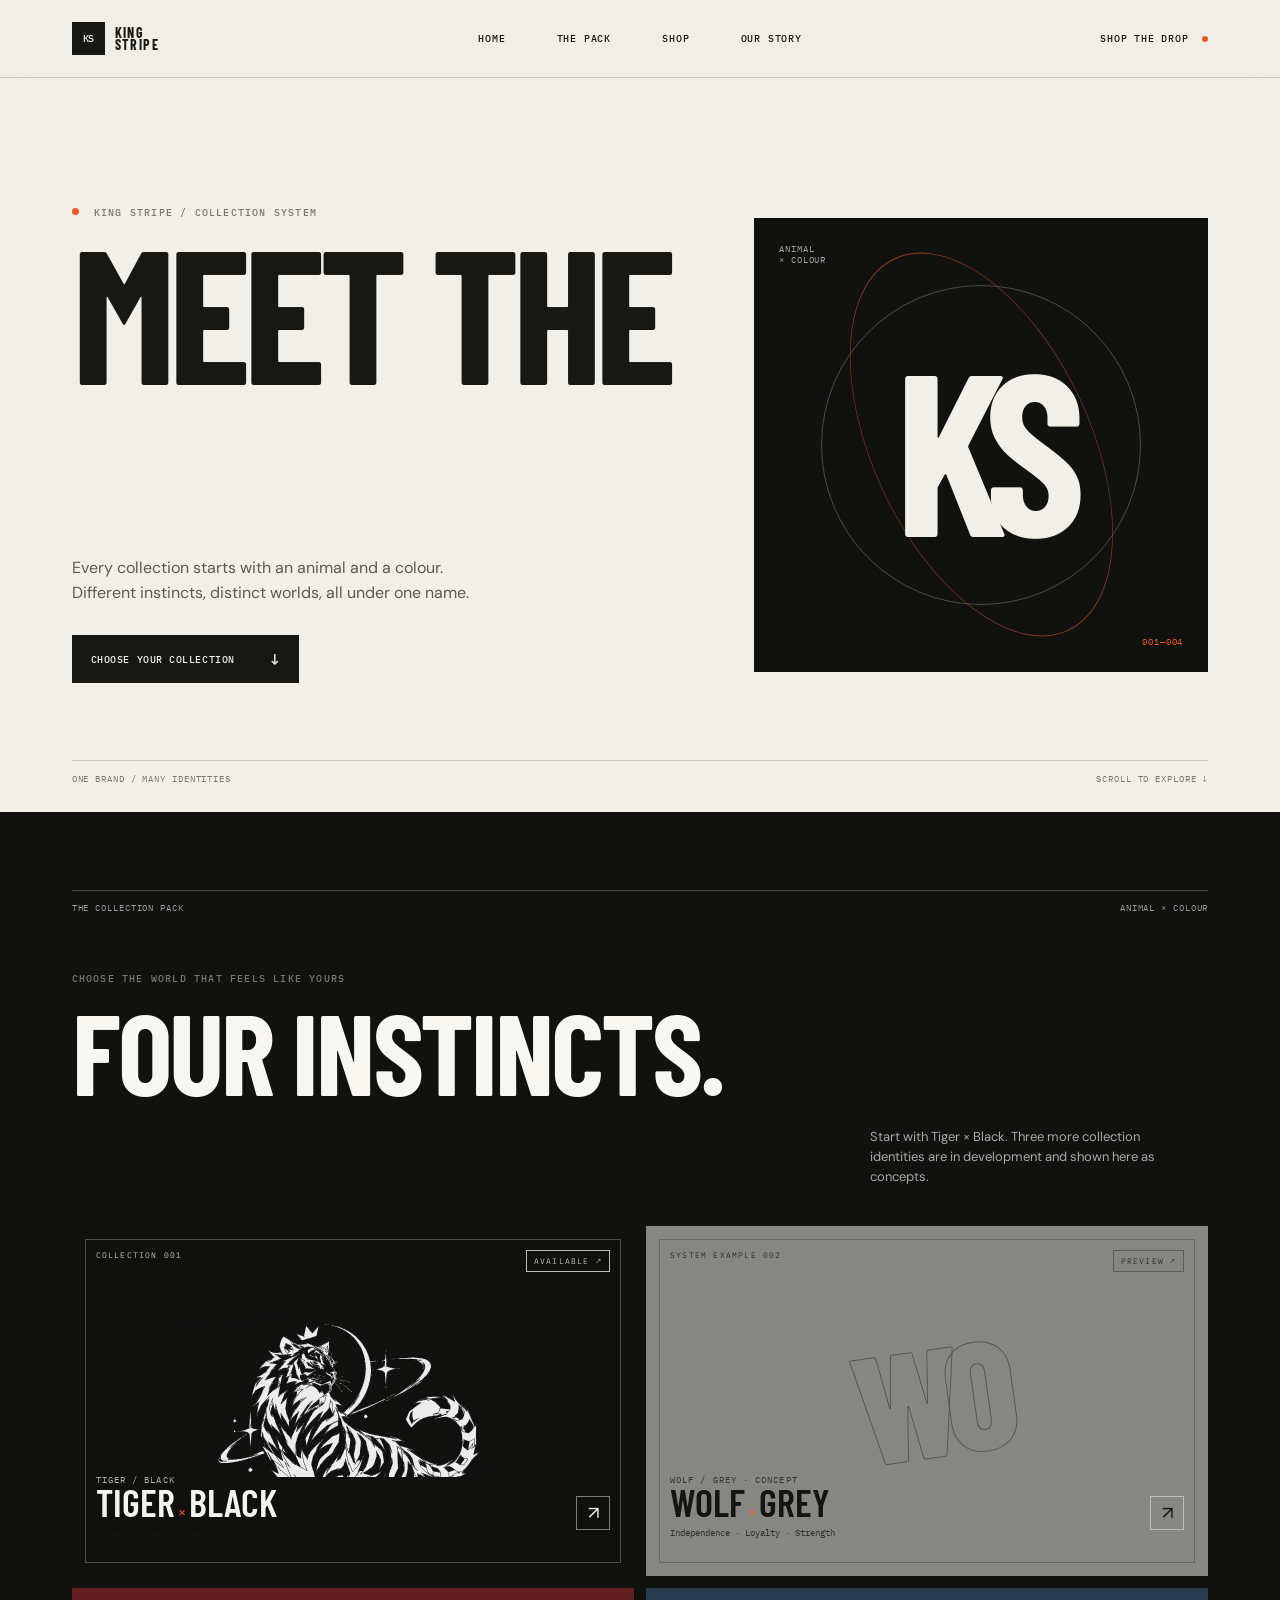
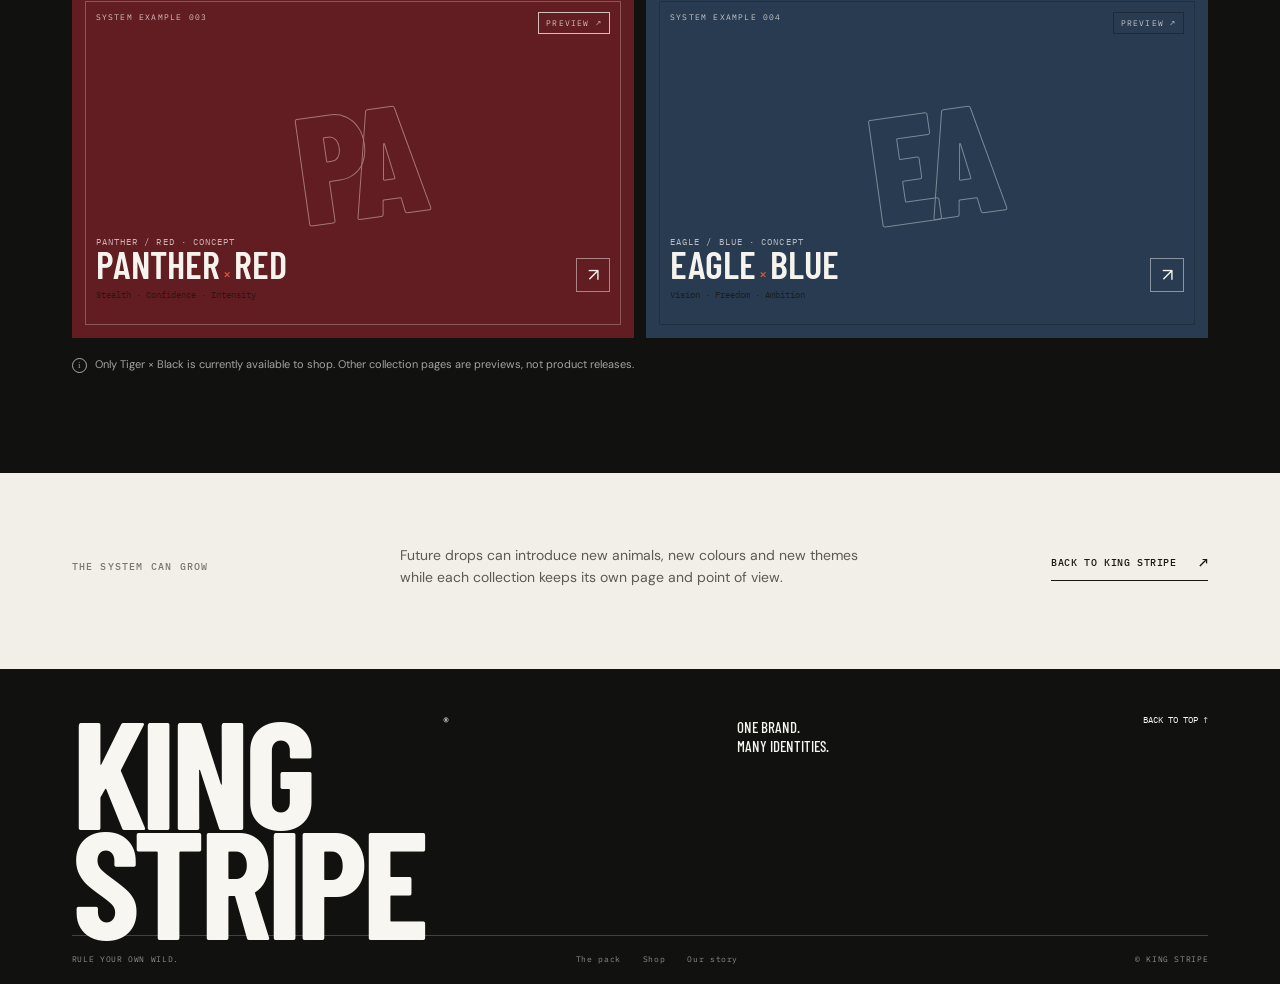
==== collections/index.html @ 0143cc0c "Add multi-page collection experience" ====
<!doctype html>
<html lang="en">
<head>
  <meta charset="utf-8"><meta name="viewport" content="width=device-width, initial-scale=1"><meta name="theme-color" content="#11110f">
  <meta name="description" content="Meet the King Stripe pack: animal identities paired with their own colour worlds.">
  <title>The Collection Pack — King Stripe</title>
  <link rel="preconnect" href="https://fonts.googleapis.com"><link rel="preconnect" href="https://fonts.gstatic.com" crossorigin>
  <link href="https://fonts.googleapis.com/css2?family=Barlow+Condensed:wght@500;600;700;800&family=DM+Sans:wght@400;500;600;700&family=IBM+Plex+Mono:wght@400;500&display=swap" rel="stylesheet">
  <link rel="stylesheet" href="../assets/css/king-stripe-collections.css">
</head>
<body data-page="collection-hub" data-asset-prefix="../" data-collection-base="">
  <a class="skip" href="#main">Skip to content</a>
  <header class="header"><a class="wordmark" href="../index.html" aria-label="King Stripe home"><span class="brand-mark" aria-hidden="true">KS</span><span>KING<br>STRIPE</span></a><nav class="main-nav" aria-label="Main navigation"><a href="../index.html">Home</a><a href="#the-pack">The pack</a><a href="../index.html#shop">Shop</a><a href="../index.html#story">Our story</a></nav><div class="header-actions"><a class="bag-trigger" href="../index.html#shop">SHOP THE DROP <span class="bag-dot"></span></a><button class="menu-trigger" type="button" aria-expanded="false" aria-controls="mobile-nav" aria-label="Open menu"><i></i><i></i></button></div></header><nav class="mobile-nav" id="mobile-nav" aria-label="Mobile navigation" hidden><a href="../index.html">Home <span>01</span></a><a href="#the-pack">The pack <span>02</span></a><a href="../index.html#shop">Shop <span>03</span></a><a href="../index.html#story">Our story <span>04</span></a></nav>
  <main id="main">
    <section class="pack-hero section-shell"><div><p class="eyebrow"><span class="eyebrow-dot"></span> KING STRIPE / COLLECTION SYSTEM</p><h1>MEET THE<br><em>PACK.</em></h1><p>Every collection starts with an animal and a colour. Different instincts, distinct worlds, all under one name.</p><a class="button button-light" href="#the-pack">Choose your collection <span>↓</span></a></div><div class="pack-hero-mark" aria-hidden="true"><span>KS</span><i>ANIMAL<br>× COLOUR</i><b>001—004</b></div><div class="pack-hero-foot"><span>ONE BRAND / MANY IDENTITIES</span><span>SCROLL TO EXPLORE ↓</span></div></section>
    <section class="pack-section section-shell" id="the-pack"><div class="section-topline"><span>THE COLLECTION PACK</span><span>ANIMAL × COLOUR</span></div><div class="pack-heading"><div><p class="eyebrow">Choose the world that feels like yours</p><h2>FOUR INSTINCTS.<br><em>ONE PACK.</em></h2></div><p>Start with Tiger × Black. Three more collection identities are in development and shown here as concepts.</p></div><div class="collection-grid" id="collection-grid"></div><p class="concept-note"><span class="note-mark">i</span> Only Tiger × Black is currently available to shop. Other collection pages are previews, not product releases.</p></section>
    <section class="pack-future section-shell"><span class="eyebrow">THE SYSTEM CAN GROW</span><p>Future drops can introduce new animals, new colours and new themes while each collection keeps its own page and point of view.</p><a class="text-link" href="../index.html">Back to King Stripe <span>↗</span></a></section>
  </main>
  <footer class="footer"><div class="footer-top"><a class="footer-brand" href="../index.html">KING<br>STRIPE<span>®</span></a><p>One brand.<br>Many identities.</p><a class="back-top" href="#main">Back to top ↑</a></div><div class="footer-bottom"><span>RULE YOUR OWN WILD.</span><div><a href="#the-pack">The pack</a><a href="../index.html#shop">Shop</a><a href="../index.html#story">Our story</a></div><span>© KING STRIPE</span></div></footer>
  <script src="../assets/js/king-stripe-collections.js" defer></script>
</body>
</html>
---- assets/css/king-stripe-collections.css ----
:root{--ink:#171714;--paper:#f1efe7;--paper-deep:#e6e3da;--muted:#79786f;--line:rgba(23,23,20,.18);--signal:#ec5a2a;--black:#11110f;--white:#f7f6f0;--serif:Georgia,'Times New Roman',serif;--display:'Barlow Condensed','Arial Narrow',sans-serif;--body:'DM Sans',system-ui,sans-serif;--mono:'IBM Plex Mono',monospace;--gutter:clamp(22px,5.6vw,88px);--ease:cubic-bezier(.2,.75,.25,1)}
*{box-sizing:border-box}html{scroll-behavior:smooth;scroll-padding-top:86px}body{margin:0;background:var(--paper);color:var(--ink);font:400 15px/1.55 var(--body);-webkit-font-smoothing:antialiased}a{color:inherit;text-decoration:none}button,select{font:inherit}button{color:inherit}.skip{position:absolute;top:-60px;left:16px;z-index:100;padding:10px;background:var(--ink);color:var(--paper)}.skip:focus{top:16px}:focus-visible{outline:3px solid var(--signal);outline-offset:4px}::selection{background:var(--signal);color:#fff}
.header{height:78px;padding:0 var(--gutter);display:grid;grid-template-columns:1fr auto 1fr;align-items:center;border-bottom:1px solid var(--line);position:sticky;top:0;z-index:20;background:rgba(241,239,231,.94);backdrop-filter:blur(12px)}.wordmark{display:flex;align-items:center;gap:10px;width:max-content;font:700 14px/.82 var(--display);letter-spacing:.1em}.brand-mark{width:33px;height:33px;background:var(--ink);color:var(--paper);display:grid;place-items:center;font:500 10px var(--mono);letter-spacing:-.08em}.main-nav{display:flex;gap:clamp(20px,4vw,58px);align-items:center}.main-nav a,.icon-action,.bag-trigger{font:500 10px var(--mono);letter-spacing:.08em;text-transform:uppercase}.main-nav a{position:relative;padding:9px 0}.main-nav a::after{content:'';position:absolute;left:0;right:100%;bottom:2px;height:1px;background:currentColor;transition:right .25s}.main-nav a:hover::after{right:0}.header-actions{justify-self:end;display:flex;align-items:center;gap:24px}.icon-action,.bag-trigger{border:0;background:none;cursor:pointer;padding:10px 0}.icon-action span,.bag-trigger span:first-child{color:var(--muted)}.bag-dot{display:inline-block;width:6px;height:6px;background:var(--signal);vertical-align:middle;margin-left:7px;border-radius:50%}.menu-trigger{display:none;background:none;border:0;padding:10px}.mobile-nav{position:fixed;z-index:19;top:78px;left:0;right:0;padding:16px var(--gutter) 30px;background:var(--paper);border-bottom:1px solid var(--line)}.mobile-nav[hidden]{display:none}.mobile-nav a{display:flex;justify-content:space-between;padding:17px 0;border-bottom:1px solid var(--line);font:600 30px var(--display);text-transform:uppercase}.mobile-nav a span{font:10px var(--mono);color:var(--muted)}
.hero{min-height:min(820px,calc(100svh - 78px));padding:clamp(54px,7vw,105px) var(--gutter) 30px;position:relative;display:grid;grid-template-columns:1fr 1fr;grid-template-rows:1fr auto;gap:0 3vw;overflow:hidden}.hero-copy{align-self:center;position:relative;z-index:2;padding-bottom:32px}.eyebrow{margin:0 0 18px;font:500 10px var(--mono);letter-spacing:.12em;text-transform:uppercase;color:var(--muted)}.eyebrow-dot{display:inline-block;width:7px;height:7px;border-radius:50%;background:var(--signal);margin:0 8px 1px 0}.hero h1{margin:0;font:700 clamp(82px,12.2vw,180px)/.78 var(--display);letter-spacing:-.035em;text-transform:uppercase}.hero h1 em,.section-heading-row h2 em,.shop-title-row h2 em,.philosophy h2 em,.culture h2 em,.garment-layout h2 em,.newsletter h2 em{font-style:normal;color:transparent;-webkit-text-stroke:1.5px currentColor}.hero-deck{max-width:380px;margin:32px 0 26px;font-size:15px;line-height:1.6;color:#55554d}.button{min-height:48px;padding:0 18px;display:inline-flex;align-items:center;justify-content:space-between;gap:35px;font:500 10px var(--mono);text-transform:uppercase;letter-spacing:.055em;border:1px solid;transition:background .2s,color .2s,transform .2s}.button span{font-size:16px;line-height:1}.button-light{background:var(--ink);color:var(--paper);border-color:var(--ink)}.button-light:hover{background:var(--signal);border-color:var(--signal);transform:translateY(-2px)}.hero-index{display:flex;gap:34px;margin:45px 0 0;color:var(--muted);font:9px var(--mono);letter-spacing:.1em}.hero-art{align-self:center;justify-self:stretch;max-width:670px;aspect-ratio:1.05;position:relative;background:#191916;color:var(--white);overflow:hidden;display:grid;place-items:center}.hero-art::before{content:'';position:absolute;inset:14px;border:1px solid rgba(247,246,240,.22)}.hero-art-top{position:absolute;z-index:2;left:30px;right:30px;top:28px;display:flex;justify-content:space-between;font:9px var(--mono);letter-spacing:.13em;color:rgba(247,246,240,.68)}.hero-art img{position:relative;z-index:1;width:78%;height:78%;object-fit:contain;filter:grayscale(1) brightness(1.5);mix-blend-mode:screen;opacity:.92;transition:transform .8s var(--ease)}.hero-art:hover img{transform:scale(1.035)}.hero-orbit{position:absolute;border:1px solid rgba(247,246,240,.16);border-radius:50%;width:76%;aspect-ratio:1}.orbit-two{width:94%;transform:rotate(-35deg) scaleY(.48);border-color:rgba(247,246,240,.25)}.hero-art-label{position:absolute;z-index:2;bottom:32px;left:30px;display:grid;gap:2px}.hero-art-label span{font:9px var(--mono);letter-spacing:.13em;color:rgba(247,246,240,.6)}.hero-art-label strong{font:600 29px/.95 var(--display);letter-spacing:.02em}.hero-art-label b{font:400 15px var(--body);padding:0 7px;color:var(--signal)}.hero-side-note{position:absolute;right:28px;top:50%;writing-mode:vertical-rl;transform:rotate(180deg);font:8px var(--mono);letter-spacing:.15em;color:rgba(247,246,240,.5)}.hero-bottom{grid-column:1/-1;display:flex;justify-content:space-between;border-top:1px solid var(--line);padding-top:13px;font:9px var(--mono);letter-spacing:.11em;color:var(--muted)}.ticker{height:45px;background:var(--signal);color:#fff;display:flex;align-items:center;overflow:hidden;white-space:nowrap}.ticker div{min-width:max-content;animation:marquee 34s linear infinite;font:600 13px var(--display);letter-spacing:.08em}.ticker b{padding:0 26px;font:10px var(--mono)}@keyframes marquee{to{transform:translateX(-50%)}}
.section-shell{padding-left:var(--gutter);padding-right:var(--gutter)}.collection-section{padding-top:clamp(82px,10vw,150px);padding-bottom:clamp(90px,11vw,160px)}.section-topline{display:flex;justify-content:space-between;border-top:1px solid var(--line);padding:11px 0;font:9px var(--mono);letter-spacing:.1em;color:var(--muted)}.section-heading-row,.shop-title-row{display:flex;justify-content:space-between;align-items:end;gap:30px;margin:58px 0 38px}.section-heading-row h2,.shop-title-row h2,.philosophy h2,.culture h2,.garment-layout h2,.newsletter h2{margin:0;font:700 clamp(56px,8vw,112px)/.83 var(--display);letter-spacing:-.02em}.section-intro{max-width:265px;margin:0 4vw 5px 0;color:#66655e;font-size:13px}.collection-grid{display:grid;grid-template-columns:repeat(4,minmax(0,1fr));gap:10px}.collection-card{--collection:#30302e;min-height:330px;position:relative;display:flex;flex-direction:column;justify-content:space-between;padding:20px;background:var(--collection);color:#f5f3ed;overflow:hidden;isolation:isolate;transition:transform .35s var(--ease)}.collection-card:hover{transform:translateY(-5px)}.collection-card::before{content:'';position:absolute;z-index:-1;inset:12px;border:1px solid rgba(255,255,255,.25)}.collection-card[data-collection="001"]{--collection:#191916}.collection-card[data-concept="wolf"]{--collection:#7d7f7b;color:#141412}.collection-card[data-concept="wolf"]::before,.collection-card[data-concept="eagle"]::before{border-color:rgba(10,10,10,.24)}.collection-card[data-concept="panther"]{--collection:#621d22}.collection-card[data-concept="eagle"]{--collection:#293b50}.collection-card-top{display:flex;justify-content:space-between;font:9px var(--mono);letter-spacing:.12em;opacity:.76}.collection-card-art{position:absolute;inset:24% 8% 17%;display:grid;place-items:center}.collection-card-art img{width:82%;height:100%;object-fit:contain;filter:grayscale(1) brightness(1.7);mix-blend-mode:screen;opacity:.82;transition:transform .55s var(--ease)}.collection-card[data-concept] .collection-card-art span{font:700 clamp(56px,8vw,108px)/.8 var(--display);letter-spacing:-.06em;opacity:.18;transform:rotate(-8deg)}.collection-card:hover .collection-card-art img{transform:scale(1.06)}.collection-card-bottom{position:relative;z-index:1;display:flex;justify-content:space-between;align-items:end}.collection-card-bottom div{display:grid}.collection-card-bottom small{font:9px var(--mono);letter-spacing:.12em;opacity:.7}.collection-card-bottom strong{font:600 clamp(24px,3vw,38px)/.92 var(--display);text-transform:uppercase}.collection-card-bottom strong b{color:var(--signal);font:400 15px var(--body);padding:0 3px}.collection-card-bottom span{font:18px var(--body)}.collection-card.is-concept{cursor:default}.collection-card.is-concept:hover{transform:none}.concept-note{margin:18px 0 0;color:var(--muted);font-size:11px}.note-mark{display:inline-grid;place-items:center;width:15px;height:15px;border:1px solid currentColor;border-radius:50%;margin-right:5px;font:9px var(--serif)}
.shop-section{padding:clamp(75px,9vw,130px) 0;background:var(--black);color:var(--white)}.shop-section .section-topline{border-color:rgba(255,255,255,.2);color:rgba(255,255,255,.52)}.shop-title-row{margin:54px 0 42px}.shop-title-row .eyebrow{color:rgba(255,255,255,.55)}.shop-title-row h2{color:var(--white)}.shop-title-row h2 em{color:transparent}.text-link{display:inline-flex;gap:22px;align-items:center;border-bottom:1px solid currentColor;padding:0 0 8px;font:500 10px var(--mono);letter-spacing:.06em;text-transform:uppercase}.text-link span{font-size:15px}.text-link:hover{color:var(--signal)}.shop-toolbar{display:flex;align-items:center;justify-content:space-between;gap:20px;border-block:1px solid rgba(255,255,255,.17);padding:12px 0;margin-bottom:20px}.filter-list{display:flex;gap:6px;flex-wrap:wrap}.filter{padding:8px 12px;border:1px solid transparent;background:none;color:rgba(255,255,255,.62);font:9px var(--mono);cursor:pointer}.filter:hover,.filter.active{border-color:rgba(255,255,255,.55);color:#fff}.sort-label{display:flex;align-items:center;gap:10px;color:rgba(255,255,255,.55);font:9px var(--mono);text-transform:uppercase}.sort-label select{border:0;background:transparent;color:var(--white);font:9px var(--mono);padding:6px}.sort-label option{color:var(--ink)}.product-grid{display:grid;grid-template-columns:repeat(3,minmax(0,1fr));gap:34px 14px}.product-card{min-width:0;position:relative;cursor:pointer}.product-visual{position:relative;aspect-ratio:4/4.7;background:#232320;overflow:hidden;display:grid;place-items:center}.product-visual::after{content:'';position:absolute;inset:10px;border:1px solid rgba(255,255,255,.1);pointer-events:none}.product-visual .hoodie{width:72%;height:79%;transition:transform .5s var(--ease);filter:drop-shadow(0 22px 20px rgba(0,0,0,.3))}.product-card:hover .hoodie{transform:translateY(-6px) scale(1.025)}.product-tag{position:absolute;z-index:1;left:16px;top:16px;font:8px var(--mono);letter-spacing:.1em;color:rgba(255,255,255,.65)}.product-wish{position:absolute;z-index:2;right:13px;top:11px;border:0;background:none;color:#fff;font-size:22px;cursor:pointer}.product-wish[aria-pressed=true]{color:#f06b5b}.product-hover{position:absolute;z-index:1;bottom:10px;left:10px;right:10px;display:flex;justify-content:space-between;align-items:center;padding:12px 13px;background:var(--paper);color:var(--ink);font:9px var(--mono);letter-spacing:.05em;transform:translateY(110%);transition:transform .28s var(--ease)}.product-card:hover .product-hover,.product-card:focus-within .product-hover{transform:translateY(0)}.product-meta{display:flex;justify-content:space-between;gap:12px;padding-top:13px}.product-meta h3{margin:0 0 4px;font:600 23px/.95 var(--display);text-transform:uppercase;letter-spacing:.015em}.product-meta p{margin:0;color:rgba(255,255,255,.5);font:9px var(--mono);letter-spacing:.08em;text-transform:uppercase}.product-price{font:500 12px var(--mono);white-space:nowrap}.product-swatches{display:flex;gap:6px;margin-top:12px}.product-swatch{width:12px;height:12px;border-radius:50%;border:1px solid rgba(255,255,255,.42);cursor:pointer}.empty-products{grid-column:1/-1;padding:45px 0;color:rgba(255,255,255,.6)}
.philosophy{display:grid;grid-template-columns:1fr 1fr;min-height:650px;background:#dedbd2}.philosophy-image{position:relative;background:#bdbbb4;min-height:520px;overflow:hidden;display:grid;place-items:center}.philosophy-image::before{content:'';position:absolute;inset:0;background:linear-gradient(145deg,transparent 25%,rgba(0,0,0,.16))}.philosophy-image img{width:75%;height:78%;object-fit:contain;filter:grayscale(1) contrast(1.2);mix-blend-mode:multiply}.image-caption,.image-number{position:absolute;font:9px var(--mono);letter-spacing:.11em}.image-caption{bottom:24px;left:var(--gutter)}.image-number{right:var(--gutter);top:24px;writing-mode:vertical-rl}.philosophy-copy{align-self:center;padding:70px clamp(32px,8vw,125px)}.philosophy h2{font-size:clamp(56px,7vw,96px)}.philosophy-copy>p:not(.eyebrow){max-width:390px;color:#58574f;font-size:14px}.philosophy-copy .text-link{margin-top:20px}
.culture{padding-top:clamp(78px,9vw,130px);padding-bottom:clamp(78px,9vw,130px)}.culture-frame{display:grid;grid-template-columns:1.1fr .9fr;min-height:530px;background:#22221f;color:var(--white)}.culture-art{position:relative;display:grid;place-items:center;overflow:hidden;background:#353530}.culture-art::before{content:'001';position:absolute;font:700 clamp(200px,35vw,500px)/.7 var(--display);color:rgba(255,255,255,.035);letter-spacing:-.08em}.culture-art img{position:relative;z-index:1;width:65%;height:70%;object-fit:contain;filter:grayscale(1) brightness(1.5);mix-blend-mode:screen;opacity:.85;transition:transform .6s var(--ease)}.culture-frame:hover .culture-art img{transform:scale(1.04)}.culture-cross{position:absolute;inset:8%;border:1px solid rgba(255,255,255,.2)}.culture-copy{align-self:center;padding:48px clamp(30px,6vw,88px)}.culture-copy .eyebrow{color:rgba(255,255,255,.5)}.culture h2{font-size:clamp(55px,7.5vw,104px)}.culture-copy>p:not(.eyebrow){max-width:320px;color:rgba(255,255,255,.65);font-size:13px;margin:24px 0}.culture-foot{display:block;margin-top:30px;color:rgba(255,255,255,.4);font:8px/1.5 var(--mono);letter-spacing:.07em}.garment-section{padding:clamp(82px,10vw,145px) 0;background:var(--paper-deep)}.garment-layout{display:grid;grid-template-columns:.9fr 1.1fr;gap:8vw}.garment-layout h2{font-size:clamp(64px,8vw,110px)}.garment-lede{max-width:330px;color:#66645c;margin-top:24px}.garment-facts article{display:grid;grid-template-columns:32px 1fr;column-gap:16px;padding:23px 0;border-top:1px solid var(--line)}.garment-facts article>span{font:9px var(--mono);color:var(--muted)}.garment-facts h3{margin:0;font:600 23px/.9 var(--display)}.garment-facts p{grid-column:2;margin:8px 0 0;color:#66645c;font-size:12px;max-width:400px}.newsletter{padding:clamp(72px,9vw,130px) 0;background:var(--signal);color:white}.newsletter-inner{display:flex;align-items:end;justify-content:space-between;gap:40px}.newsletter .eyebrow{color:rgba(255,255,255,.7)}.newsletter h2{font-size:clamp(62px,9vw,120px)}.newsletter h2 em{-webkit-text-stroke-color:white}.newsletter-inner>div:last-child{max-width:390px}.newsletter-inner>div:last-child p{font-size:14px}.newsletter .button-dark{background:var(--ink);border-color:var(--ink);color:white}.newsletter .button-dark:hover{background:white;color:var(--ink);border-color:white}.newsletter small{display:block;margin-top:12px;font:9px/1.5 var(--mono);color:rgba(255,255,255,.73)}
.footer{background:var(--black);color:var(--white);padding:45px var(--gutter) 20px}.footer-top{min-height:210px;display:flex;align-items:start;justify-content:space-between;border-bottom:1px solid rgba(255,255,255,.2)}.footer-brand{position:relative;font:700 clamp(74px,12vw,166px)/.72 var(--display);letter-spacing:-.035em}.footer-brand span{position:absolute;top:0;right:-20px;font:12px var(--body)}.footer-top p{margin:4px 0 0;font:500 15px/1.3 var(--display);text-transform:uppercase}.back-top{font:9px var(--mono);text-transform:uppercase}.footer-bottom{display:flex;justify-content:space-between;align-items:center;padding-top:18px;color:rgba(255,255,255,.52);font:8px var(--mono);letter-spacing:.08em}.footer-bottom div{display:flex;gap:22px}.footer-bottom a:hover{color:#fff}
.collection-page{padding-top:70px;padding-bottom:100px}.collection-page[hidden]{display:none}.collection-page-head{display:grid;grid-template-columns:1.1fr .9fr;gap:50px;align-items:center;margin-bottom:60px}.collection-page-hero{min-height:390px;background:#191916;color:#f7f6f0;display:grid;place-items:center;position:relative;overflow:hidden}.collection-page-hero img{width:54%;height:75%;object-fit:contain;filter:grayscale(1) brightness(1.6);mix-blend-mode:screen}.collection-page-hero::after{content:'001';position:absolute;right:20px;bottom:-50px;font:700 230px/.8 var(--display);color:rgba(255,255,255,.07)}.collection-page h1{font:700 clamp(62px,9vw,120px)/.8 var(--display);margin:0;text-transform:uppercase}.collection-page h1 em{display:block;font-style:normal;color:transparent;-webkit-text-stroke:1px currentColor}.collection-page-head p:not(.eyebrow){max-width:400px;color:#5d5c55}.collection-page-products{margin-top:25px}.collection-page-products h2{font:600 35px var(--display);text-transform:uppercase}.collection-back{display:inline-block;margin:25px 0;font:9px var(--mono);text-transform:uppercase;border-bottom:1px solid;padding-bottom:6px}
.collection-tagline{font:600 24px/.95 var(--display);text-transform:uppercase}.collection-card-bottom .collection-tagline{font:9px/1.4 var(--mono);text-transform:none;opacity:.78;margin-top:5px}.collection-story{display:grid;grid-template-columns:.8fr 1.2fr;gap:7vw;align-items:center;padding:65px 0;border-top:1px solid var(--line);border-bottom:1px solid var(--line);margin-bottom:55px}.collection-story h2,.collection-garment h2{font:700 clamp(48px,6vw,82px)/.86 var(--display);margin:0}.collection-story p:not(.eyebrow),.collection-garment p:not(.eyebrow){max-width:370px;color:#67665f;font-size:13px}.collection-artwork{height:350px;background:#cfccc3;display:grid;place-items:center;position:relative;overflow:hidden}.collection-artwork img{height:78%;width:70%;object-fit:contain;filter:grayscale(1) contrast(1.2);mix-blend-mode:multiply}.collection-artwork span{position:absolute;bottom:12px;left:14px;font:8px var(--mono);letter-spacing:.1em}.collection-campaign{margin-top:65px;min-height:170px;background:#d9d6ce;padding:25px;display:flex;flex-direction:column;justify-content:space-between}.collection-campaign p{margin:0;color:#66645d;font-size:13px}.collection-garment{padding:70px 0;border-bottom:1px solid var(--line)}
dialog{border:0;padding:0;background:var(--paper);color:var(--ink);max-width:min(900px,calc(100vw - 28px));max-height:calc(100svh - 28px);box-shadow:0 20px 80px rgba(0,0,0,.3)}dialog::backdrop{background:rgba(15,15,13,.72);backdrop-filter:blur(3px)}.product-dialog{width:850px}.product-dialog-layout{display:grid;grid-template-columns:1fr .9fr;min-height:490px}.dialog-visual{background:#242420;display:grid;place-items:center;position:relative}.dialog-visual .hoodie{width:70%;height:72%}.dialog-info{padding:36px}.dialog-info h2{font:600 39px/.9 var(--display);text-transform:uppercase;margin:0 0 8px}.dialog-price{font:500 14px var(--mono)}.dialog-description{color:#626158;font-size:12px}.dialog-label{display:block;margin:25px 0 9px;font:9px var(--mono);text-transform:uppercase;letter-spacing:.08em}.variant-row,.size-row{display:flex;gap:8px;flex-wrap:wrap}.variant-choice,.size-choice{min-width:38px;height:38px;padding:0 10px;border:1px solid var(--line);background:transparent;cursor:pointer;font:9px var(--mono)}.variant-choice.selected,.size-choice.selected{background:var(--ink);color:var(--paper);border-color:var(--ink)}.dialog-add{width:100%;margin-top:25px;background:var(--ink);color:var(--paper);border:0;min-height:48px;font:10px var(--mono);text-transform:uppercase;cursor:pointer}.dialog-add:hover{background:var(--signal)}.dialog-heading{display:flex;justify-content:space-between;align-items:start;padding:25px 28px;border-bottom:1px solid var(--line)}.dialog-heading .eyebrow{margin-bottom:5px}.dialog-heading h2{font:600 32px/.9 var(--display);margin:0}.dialog-heading h2 span{font:10px var(--mono);color:var(--muted)}.close-dialog{border:1px solid var(--line);background:none;width:36px;height:36px;font-size:24px;cursor:pointer}.bag-dialog{width:470px;height:100%;max-height:100svh;margin:0 0 0 auto}.bag-dialog[open]{animation:slide-in .28s var(--ease)}@keyframes slide-in{from{transform:translateX(30px);opacity:.7}to{transform:translateX(0);opacity:1}}#bag-content,#wish-content{padding:0 28px}.bag-empty{padding:36px 0;color:#626158;font-size:13px}.bag-line{display:grid;grid-template-columns:82px 1fr auto;gap:14px;padding:18px 0;border-bottom:1px solid var(--line)}.bag-line-art{background:#252521;display:grid;place-items:center;min-height:95px}.bag-line-art .hoodie{width:78%;height:78%}.bag-line h3{margin:0 0 5px;font:600 18px var(--display);text-transform:uppercase}.bag-line p{margin:0;color:var(--muted);font:9px var(--mono)}.bag-line button{border:0;background:none;padding:5px 0;cursor:pointer;font:9px var(--mono);text-decoration:underline}.bag-qty{display:flex;align-items:center;gap:9px;margin-top:10px;font:10px var(--mono)}.bag-qty button{width:24px;height:24px;border:1px solid var(--line);text-decoration:none}.bag-line-price{font:10px var(--mono)}#bag-footer{position:absolute;bottom:0;left:0;right:0;padding:20px 28px;background:var(--paper);border-top:1px solid var(--line)}.bag-total{display:flex;justify-content:space-between;font:500 12px var(--mono)}.checkout-note{color:var(--muted);font-size:10px;margin:9px 0}.checkout-button{width:100%;height:46px;border:0;background:var(--ink);color:white;font:9px var(--mono);text-transform:uppercase;cursor:pointer}.checkout-button:hover{background:var(--signal)}.toast{position:fixed;z-index:60;bottom:22px;left:50%;transform:translate(-50%,20px);opacity:0;pointer-events:none;background:var(--ink);color:#fff;padding:12px 18px;font:9px var(--mono);transition:.2s}.toast.show{transform:translate(-50%,0);opacity:1}.wish-dialog{width:470px}.wish-row{display:flex;justify-content:space-between;align-items:center;padding:16px 0;border-bottom:1px solid var(--line)}.wish-row button{border:1px solid var(--ink);background:none;padding:9px 12px;font:9px var(--mono);cursor:pointer}
@media(max-width:950px){.header{grid-template-columns:1fr auto}.main-nav{display:none}.header-actions{grid-column:2}.menu-trigger{display:grid;gap:5px}.menu-trigger i{width:20px;height:1px;background:var(--ink)}.hero{grid-template-columns:.9fr 1.1fr}.hero h1{font-size:clamp(74px,13vw,132px)}.collection-grid{grid-template-columns:repeat(2,minmax(0,1fr))}.collection-card{min-height:290px}.product-grid{grid-template-columns:repeat(2,minmax(0,1fr))}.philosophy{min-height:0}.philosophy-copy{padding:55px 35px}.culture-frame{min-height:470px}}
@media(max-width:620px){:root{--gutter:20px}.header{height:66px}.wordmark{font-size:12px}.brand-mark{width:29px;height:29px}.header-actions{gap:14px}.icon-action{display:none}.bag-trigger{font-size:9px}.mobile-nav{top:66px}.hero{min-height:0;padding-top:44px;grid-template-columns:1fr;gap:32px}.hero-copy{padding:0}.hero h1{font-size:clamp(74px,20vw,126px)}.hero-deck{max-width:320px;margin:23px 0}.hero-index{margin-top:28px}.hero-art{width:100%;aspect-ratio:1.07}.hero-bottom{margin-top:28px}.ticker{height:38px}.ticker div{font-size:11px}.collection-section{padding-top:72px;padding-bottom:80px}.section-heading-row,.shop-title-row{align-items:start;flex-direction:column;margin:38px 0 26px}.section-heading-row h2,.shop-title-row h2{font-size:clamp(57px,15vw,88px)}.section-intro{margin:0;max-width:330px}.collection-grid{gap:7px}.collection-card{min-height:220px;padding:13px}.collection-card::before{inset:8px}.collection-card-top{font-size:7px}.collection-card-art{inset:25% 5% 18%}.collection-card-bottom strong{font-size:24px}.collection-card-bottom small{font-size:7px}.shop-section{padding:68px 0}.shop-title-row{gap:20px}.shop-toolbar{align-items:start;flex-direction:column}.filter-list{gap:0}.filter{padding:8px 9px;font-size:8px}.sort-label{align-self:end}.product-grid{gap:25px 9px}.product-visual{aspect-ratio:4/5}.product-meta h3{font-size:19px}.product-meta{gap:5px}.product-price{font-size:10px}.product-hover{display:none}.product-wish{top:8px;right:8px}.philosophy{grid-template-columns:1fr}.philosophy-image{min-height:390px}.philosophy-copy{padding:58px 26px 66px}.philosophy h2{font-size:clamp(60px,15vw,88px)}.culture{padding-block:70px}.culture-frame{grid-template-columns:1fr}.culture-art{min-height:330px}.culture-art img{width:56%;height:72%}.culture-copy{padding:34px 25px 42px}.culture h2{font-size:clamp(58px,15vw,88px)}.garment-layout{grid-template-columns:1fr;gap:45px}.garment-layout h2{font-size:clamp(66px,17vw,96px)}.newsletter-inner{align-items:start;flex-direction:column;gap:28px}.newsletter h2{font-size:clamp(75px,20vw,112px)}.footer{padding-top:34px}.footer-top{min-height:165px}.footer-brand{font-size:clamp(68px,18vw,110px)}.footer-top p{font-size:12px}.back-top{font-size:8px}.footer-bottom{align-items:start;gap:17px;flex-direction:column}.footer-bottom div{flex-wrap:wrap;gap:14px}.collection-page{padding-top:36px}.collection-page-head{grid-template-columns:1fr;gap:28px;margin-bottom:36px}.collection-page-hero{min-height:280px}.collection-page h1{font-size:clamp(65px,17vw,100px)}.collection-story{grid-template-columns:1fr;gap:25px;padding:42px 0}.collection-artwork{height:260px}.collection-garment{padding:52px 0}.product-dialog-layout{grid-template-columns:1fr}.dialog-visual{min-height:260px}.dialog-info{padding:25px}.dialog-info h2{font-size:34px}.bag-dialog{width:min(100vw,470px)}.bag-dialog .dialog-heading{padding:20px}.bag-dialog #bag-content,.bag-dialog #wish-content{padding-inline:20px}.bag-dialog #bag-footer{padding:16px 20px}}
@media(prefers-reduced-motion:reduce){*,*::before,*::after{scroll-behavior:auto!important;animation-duration:.01ms!important;animation-iteration-count:1!important;transition-duration:.01ms!important}}
.hero-art{background:#191916;color:#f7f6f0}.hero-art::before{border-color:rgba(247,246,240,.2)}.hero-art-top{color:rgba(247,246,240,.62)}.hero-art img{filter:brightness(0) invert(1);mix-blend-mode:screen;opacity:.88}.hero-orbit{border-color:rgba(247,246,240,.14)}.orbit-two{border-color:rgba(247,246,240,.22)}.hero-art-label span,.hero-side-note{color:rgba(247,246,240,.62)}
.collection-card[data-collection="001"] .collection-card-art::before{content:"";position:absolute;inset:7% 10%;background:#11110f;transform:rotate(-5deg)}.collection-card[data-collection="001"] .collection-card-art img{position:relative;width:66%;height:90%;filter:brightness(0) invert(1);mix-blend-mode:screen;opacity:.92}
.culture-art{background:#191916}.culture-art::before{color:rgba(255,255,255,.04)}.culture-art img{filter:brightness(0) invert(1);mix-blend-mode:screen;opacity:.9}.culture-cross{border-color:rgba(255,255,255,.2)}
.collection-page-hero{background:#191916;color:#f7f6f0}.collection-page-hero img{filter:brightness(0) invert(1);mix-blend-mode:screen;opacity:.9}.collection-page-hero::after{color:rgba(255,255,255,.055)}
.product-grid{gap:38px 18px}.product-card{cursor:default;min-width:0}.product-visual{aspect-ratio:4/4.8;background:#dcd9d0;isolation:isolate;border:0;position:relative;overflow:hidden}.product-visual::before{content:"";position:absolute;inset:12px;border:1px solid rgba(23,23,20,.12);z-index:0;pointer-events:none}.product-visual::after{display:none}.product-visual>.hoodie{position:absolute;z-index:1;left:50%;top:50%;width:79%;height:84%;transform:translate(-50%,-50%);transition:transform .4s var(--ease),opacity .28s}.product-card:hover .product-visual>.front-view{transform:translate(-54%,-50%) scale(.98)}.product-card:hover .product-visual>.back-view{transform:translate(-46%,-50%) scale(.98)}.garment-print{position:absolute;z-index:2;width:14%;height:15%;object-fit:contain;left:50%;top:49%;transform:translate(-50%,-50%);filter:brightness(0);mix-blend-mode:multiply;opacity:.82;pointer-events:none;transition:transform .35s var(--ease),opacity .25s}.garment-print.back-print{opacity:0;transform:translate(-35%,-50%);height:23%;width:18%}.print-light{filter:brightness(0) invert(1);mix-blend-mode:screen;opacity:.85}.product-card:hover .front-print,.product-card[data-view="back"] .front-print{opacity:0;transform:translate(-100%,-50%)}.product-card:hover .back-print,.product-card[data-view="back"] .back-print{opacity:.82;transform:translate(0,-50%)}.product-view-label{position:absolute;z-index:3;bottom:13px;left:50%;transform:translateX(-50%);display:flex;gap:8px;align-items:center;white-space:nowrap;background:rgba(241,239,231,.9);border:1px solid rgba(23,23,20,.18);padding:7px 10px;color:#383831;font:8px var(--mono);letter-spacing:.05em;cursor:pointer}.product-view-label span{color:#85837a}.product-tag{position:absolute;z-index:3;left:17px;top:15px;color:#69675f;font:8px var(--mono);letter-spacing:.07em}.product-tag i{font-style:normal;color:#a09d94}.product-wish{position:absolute;z-index:4;right:14px;top:12px;width:34px;height:34px;display:grid;place-items:center;border:1px solid rgba(23,23,20,.2);background:rgba(241,239,231,.84);color:var(--ink);font-size:18px;cursor:pointer}.product-wish[aria-pressed=true]{color:#b84436}.product-hover{position:absolute;z-index:4;inset:auto 12px 12px;display:flex;justify-content:space-between;padding:12px;background:var(--ink);color:#fff;border:0;font:9px var(--mono);text-transform:uppercase;opacity:0;transform:translateY(5px);transition:opacity .2s,transform .2s;cursor:pointer}.product-card:hover .product-hover,.product-hover:focus-visible{opacity:1;transform:translateY(0)}.product-meta{padding-top:13px}.product-title-row{display:flex;align-items:baseline;justify-content:space-between;gap:10px}.product-meta h3{margin:0;font:600 clamp(22px,2.2vw,29px)/.95 var(--display);letter-spacing:0;text-transform:uppercase}.product-price{padding:0;color:var(--ink);font:500 11px var(--mono);white-space:nowrap}.product-meta>p{display:block;margin:6px 0 0;color:#77766e;font:9px var(--body);text-transform:none;letter-spacing:0}.product-meta>p span{padding-inline:3px}.product-card-bottom{display:flex;align-items:center;gap:9px;border-top:1px solid rgba(23,23,20,.15);margin-top:12px;padding-top:10px}.product-swatches{display:flex;gap:7px;margin:0}.product-swatch{width:15px;height:15px;border:1px solid rgba(23,23,20,.3);border-radius:50%;background:var(--swatch);padding:0;cursor:pointer;transition:transform .18s,outline .18s}.product-swatch:hover{transform:scale(1.12)}.product-swatch.selected{outline:1px solid var(--ink);outline-offset:2px}.swatch-name{color:#79776f;font:8px var(--body)}.quick-view-btn{margin-left:auto;display:inline-flex;gap:12px;align-items:center;border:0;border-bottom:1px solid rgba(23,23,20,.35);padding:4px 0;background:none;color:var(--ink);font:9px var(--mono);text-transform:uppercase;cursor:pointer}.quick-view-btn:hover{color:#a23a2c}.quick-view-btn span{font-size:13px}
@media(max-width:620px){.product-grid{gap:29px 9px}.product-visual{aspect-ratio:4/5}.product-tag{left:11px;top:11px;font-size:7px}.product-wish{right:8px;top:8px;width:29px;height:29px}.product-visual>.hoodie{width:84%;height:84%}.garment-print{width:15%;height:15%}.garment-print.back-print{width:19%;height:22%}.product-view-label{bottom:9px;padding:6px 8px;font-size:7px}.product-meta h3{font-size:19px}.product-meta>p{font-size:8px}.product-price{font-size:9px}.product-card-bottom{gap:7px}.product-swatch{width:14px;height:14px}.swatch-name{font-size:7px}.quick-view-btn{font-size:7px;gap:5px}.product-hover{display:none}}
.product-card:hover .product-visual>.front-view{opacity:1!important;transform:translate(-50%,-50%)!important}
.product-card:hover .product-visual>.back-view{opacity:0!important;transform:translate(-50%,-50%)!important}
.product-card:hover .front-print{opacity:.82!important;transform:translate(-50%,-50%)!important}
.product-card:hover .back-print{opacity:0!important;transform:translate(-35%,-50%)!important}
.product-card[data-view="back"] .product-visual>.front-view{opacity:0!important}
.product-card[data-view="back"] .product-visual>.back-view{opacity:1!important}
.product-card[data-view="back"] .front-print{opacity:0!important}
.product-card[data-view="back"] .back-print{opacity:.82!important;transform:translate(0,-50%)!important}
.product-card:hover .product-hover{opacity:0!important;transform:none!important}
.product-card:hover .product-view-label{opacity:1!important}
.product-card:hover .product-wish{background:rgba(241,239,231,.94)}
.product-visual>.hoodie{position:absolute!important;left:50%!important;top:50%!important;margin:0!important;width:78%;height:85%;transform:translate(-50%,-50%)!important;transition:opacity .28s ease,transform .35s cubic-bezier(.2,.75,.25,1)!important}
.product-card:hover .product-visual>.hoodie{transform:translate(-50%,-50%)!important}
.product-card[data-view="back"] .product-visual>.front-view{transform:translate(-50%,-50%) scale(.985)!important}
.product-card[data-view="back"] .product-visual>.back-view{transform:translate(-50%,-50%) scale(1.01)!important}
.product-meta,.product-meta h3,.product-price{color:#f7f6f0!important}
.product-meta>p{color:rgba(247,246,240,.66)!important}
.product-card-bottom{border-color:rgba(247,246,240,.2)!important}
.swatch-name,.quick-view-btn{color:rgba(247,246,240,.78)!important}
.quick-view-btn{border-color:rgba(247,246,240,.4)!important}
.product-swatch{border-color:rgba(247,246,240,.55)!important}
.product-swatch.selected{outline-color:#f7f6f0!important}
.product-card:hover .product-visual::before{border-color:rgba(23,23,20,.24)}
.product-view-label{box-shadow:0 2px 8px rgba(0,0,0,.08)}
.product-view-label{left:50%!important;right:auto!important;width:max-content;max-width:calc(100% - 28px);white-space:nowrap;transform:translateX(-50%)!important;opacity:1!important;color:#25251f!important;background:#f4f2ea!important;border-color:rgba(37,37,31,.22)!important}
.product-view-label:hover,.product-view-label:focus-visible{background:#fff!important;color:#111!important}
.product-view-label span{color:var(--signal)!important;font-size:11px}
.product-visual>.hoodie{object-fit:contain}
.product-card[data-view="back"] .product-view-label{background:#22221f!important;color:#f4f2ea!important;border-color:rgba(255,255,255,.32)!important}
.product-view-label,.garment-print{transition:opacity .24s ease,transform .32s cubic-bezier(.2,.75,.25,1),background-color .18s ease!important}
.product-visual::before{transition:border-color .2s ease!important}
.product-card:hover .product-visual::before{border-color:rgba(23,23,20,.3)!important}
.product-card:focus-within .product-visual::before{border-color:rgba(23,23,20,.5)!important}
.product-view-label{transition:background-color .18s,color .18s}.product-view-label:hover{background:#fff;color:#111}
.collection-card{min-height:360px;padding:24px;transition:transform .38s var(--ease),background-color .4s}.collection-card::before{inset:13px;transition:inset .4s,border-color .3s}.collection-card:hover::before{inset:8px;border-color:rgba(255,255,255,.55)}.collection-card-top{font-size:8px;letter-spacing:.15em}.collection-card-top span:last-child{padding:5px 7px;border:1px solid currentColor}.collection-card-art{inset:22% 8% 24%;transition:clip-path .55s var(--ease),transform .55s var(--ease);clip-path:inset(8% 5% 8% 5%)}.collection-card:hover .collection-card-art{clip-path:inset(0);transform:scale(1.025)}.collection-card-bottom{align-items:center}.collection-card-bottom strong{font-size:clamp(29px,3vw,42px)}.collection-card-bottom>span{width:34px;height:34px;display:grid;place-items:center;border:1px solid rgba(255,255,255,.45);transition:transform .25s,background .25s}.collection-card:hover .collection-card-bottom>span{transform:rotate(45deg);background:var(--signal);border-color:var(--signal)}.collection-card[data-collection="001"]{background:#10100f}.collection-card[data-collection="001"] .collection-card-art::before{inset:6% 14%;transform:rotate(-4deg)}.collection-card[data-concept="wolf"] .collection-card-art span,.collection-card[data-concept="panther"] .collection-card-art span,.collection-card[data-concept="eagle"] .collection-card-art span{font-size:clamp(90px,12vw,164px);font-weight:800;letter-spacing:-.1em;color:transparent;-webkit-text-stroke:1px currentColor;opacity:.48}.collection-card[data-concept="wolf"] .collection-card-art span{-webkit-text-stroke-color:#252622}.collection-card[data-concept="panther"] .collection-card-art span{-webkit-text-stroke-color:#f0d5d2}.collection-card[data-concept="eagle"] .collection-card-art span{-webkit-text-stroke-color:#d5dce4}.collection-card[data-concept="wolf"] .collection-card-top span:last-child,.collection-card[data-concept="eagle"] .collection-card-top span:last-child{border-color:rgba(0,0,0,.4)}
.product-grid{gap:42px 16px}.product-card{cursor:default}.product-visual{aspect-ratio:4/4.9;background:#252521;isolation:isolate}.product-visual::before{content:"";position:absolute;inset:7%;border:1px solid rgba(255,255,255,.11);z-index:0}.product-visual::after{content:"";position:absolute;left:50%;top:0;bottom:0;width:1px;background:rgba(255,255,255,.055);inset-inline:auto;pointer-events:none}.product-visual>.hoodie{position:relative;z-index:1;width:72%;height:78%;transition:transform .5s var(--ease),opacity .35s}.product-card:hover .product-visual>.front-view{transform:translateX(-9%) scale(.96)}.product-card:hover .product-visual>.back-view{transform:translateX(9%) scale(.96)}.garment-print{position:absolute;z-index:2;width:12%;height:15%;object-fit:contain;left:50%;top:49%;transform:translate(-50%,-50%);filter:brightness(0);mix-blend-mode:multiply;opacity:.8;pointer-events:none;transition:transform .45s var(--ease),opacity .3s}.garment-print.back-print{opacity:0;transform:translate(-35%,-50%);height:23%;width:16%}.print-light{filter:brightness(0) invert(1);mix-blend-mode:screen;opacity:.85}.product-card:hover .front-print{opacity:0;transform:translate(-100%,-50%)}.product-card:hover .back-print{opacity:.8;transform:translate(0,-50%)}.product-card:hover .back-print.print-light{opacity:.85}.product-view-label{position:absolute;z-index:3;left:15px;right:15px;bottom:13px;display:flex;justify-content:space-between;color:rgba(255,255,255,.52);font:7px var(--mono);letter-spacing:.1em;transition:opacity .2s}.product-card:hover .product-view-label{opacity:0}.product-tag{left:17px;right:17px;top:15px;display:flex;justify-content:space-between;color:rgba(255,255,255,.58);font-size:8px}.product-tag b{font-weight:400}.product-tag span{color:var(--signal)}.product-wish{top:42px;right:12px;width:34px;height:34px;border:1px solid rgba(255,255,255,.34);background:rgba(17,17,15,.42);font-size:18px}.product-hover{bottom:0;left:0;right:0;padding:14px 17px;background:var(--signal);color:white;transform:translateY(100%);font-size:8px;letter-spacing:.12em}.product-meta{padding-top:14px}.product-meta h3{font-size:clamp(23px,2.2vw,30px)}.product-meta p{display:grid;gap:3px;font-size:8px}.product-type-mark{color:#d5d0c4}.product-price{padding-top:3px}.product-card-bottom{display:flex;align-items:center;gap:10px;border-top:1px solid rgba(255,255,255,.16);margin-top:13px;padding-top:10px}.product-swatches{gap:7px;margin:0}.product-swatch{width:16px;height:16px;border:1px solid rgba(255,255,255,.48);background:var(--swatch);padding:0;cursor:pointer;transition:transform .18s,outline .18s}.product-swatch:hover{transform:scale(1.12)}.product-swatch.selected{outline:1px solid white;outline-offset:2px}.swatch-name{color:rgba(255,255,255,.58);font:7px var(--mono);letter-spacing:.08em}.quick-view-label{margin-left:auto;color:rgba(255,255,255,.64);font:7px var(--mono);letter-spacing:.08em}
@media(max-width:950px){.collection-card{min-height:320px}}
@media(max-width:620px){.collection-card{min-height:220px;padding:13px}.collection-card::before{inset:8px}.collection-card-top span:last-child{font-size:6px;padding:4px}.collection-card-bottom{align-items:end}.collection-card-bottom>span{width:25px;height:25px}.product-grid{gap:29px 9px}.product-visual{aspect-ratio:4/5}.product-tag{left:11px;right:11px;top:11px;font-size:7px}.product-wish{right:8px;top:34px;width:29px;height:29px}.product-visual>.hoodie{width:78%;height:78%}.garment-print{width:14%;height:14%}.garment-print.back-print{width:19%;height:22%}.product-view-label{left:10px;right:10px;bottom:9px;font-size:6px}.product-meta h3{font-size:19px}.product-meta p{font-size:7px}.product-price{font-size:9px}.product-card-bottom{gap:7px}.product-swatch{width:14px;height:14px}.swatch-name,.quick-view-label{font-size:6px}}
.ticker div{animation:none;width:100%;text-align:center}
.product-visual .back-view,.dialog-visual .back-view{position:absolute;opacity:0;transform:translateX(12px) scale(.98)}
.product-card:hover .front-view{opacity:0;transform:translateX(-12px) scale(.98)}
.product-card:hover .back-view{opacity:1;transform:translateX(0) scale(1)}
.dialog-visual .back-view{opacity:.28;transform:translate(16px,8px) scale(.88)}
.dialog-visual .front-view{transform:translate(-12px,-8px) scale(1.02)}
.checkout-dialog{width:min(500px,calc(100vw - 28px))}.checkout-dialog form{display:grid;gap:14px;padding:22px 28px 28px}.checkout-dialog form>p{margin:0;color:#66645c;font-size:11px}.checkout-dialog label{display:grid;gap:5px;font:9px var(--mono);text-transform:uppercase}.checkout-dialog input,.checkout-dialog textarea{width:100%;min-height:42px;padding:10px;border:1px solid var(--line);background:transparent;color:var(--ink);font:13px var(--body)}.checkout-dialog textarea{min-height:82px;resize:vertical}
.support{padding-top:clamp(72px,9vw,125px);padding-bottom:clamp(72px,9vw,125px)}
.support-layout{display:grid;grid-template-columns:.9fr 1.1fr;gap:8vw;margin-top:45px}
.support h2{margin:0;font:700 clamp(58px,8vw,100px)/.84 var(--display);letter-spacing:-.02em}
.support h2 em{font-style:normal;color:transparent;-webkit-text-stroke:1.5px currentColor}
.support-list details{border-top:1px solid var(--line);padding:19px 0}
.support-list details:last-child{border-bottom:1px solid var(--line)}
.support-list summary{cursor:pointer;list-style:none;font:600 23px/.95 var(--display);text-transform:uppercase}
.support-list summary::-webkit-details-marker{display:none}
.support-list summary::after{content:'+';float:right;font:18px var(--body)}
.support-list details[open] summary::after{content:'−'}
.support-list details p{max-width:470px;color:#65645c;font-size:12px;margin:13px 30px 0 0}
@media(max-width:620px){.support-layout{grid-template-columns:1fr;gap:32px;margin-top:32px}.support h2{font-size:clamp(62px,16vw,95px)}.support-list summary{font-size:21px}}

/* Collection navigation, legible product details, and low-motion reveals */
.pack-hero{min-height:min(700px,calc(100svh - 78px));padding-top:clamp(64px,10vw,140px);padding-bottom:28px;display:grid;grid-template-columns:1fr .75fr;align-items:center;gap:6vw;position:relative;overflow:hidden}
.pack-hero h1{margin:0;font:700 clamp(88px,15vw,190px)/.76 var(--display);letter-spacing:-.04em}
.pack-hero h1 em{font-style:normal;color:transparent;-webkit-text-stroke:1.5px currentColor}
.pack-hero>div:first-child>p:not(.eyebrow){max-width:430px;color:#5b5a53;font-size:16px;margin:30px 0}
.pack-hero-mark{width:min(100%,520px);aspect-ratio:1;background:var(--black);color:var(--white);display:grid;place-items:center;position:relative;overflow:hidden}
.pack-hero-mark::before,.pack-hero-mark::after{content:"";position:absolute;width:70%;aspect-ratio:1;border:1px solid rgba(255,255,255,.24);border-radius:50%;animation:pack-orbit 28s linear infinite}
.pack-hero-mark::after{width:90%;transform:rotate(65deg) scaleY(.53);border-color:rgba(236,90,42,.56);animation-duration:38s;animation-direction:reverse}
.pack-hero-mark span{font:700 clamp(110px,18vw,230px)/.8 var(--display);letter-spacing:-.08em;color:var(--paper);z-index:1}
.pack-hero-mark i,.pack-hero-mark b{position:absolute;z-index:2;font:9px var(--mono);font-style:normal;letter-spacing:.1em;color:rgba(255,255,255,.62)}
.pack-hero-mark i{top:25px;left:25px}.pack-hero-mark b{right:25px;bottom:25px;color:var(--signal)}
.pack-hero-foot{grid-column:1/-1;display:flex;justify-content:space-between;align-self:end;border-top:1px solid var(--line);padding-top:12px;color:var(--muted);font:9px var(--mono);letter-spacing:.1em}
.pack-section{padding-top:78px;padding-bottom:100px;background:var(--black);color:var(--white)}
.pack-section .section-topline{color:rgba(255,255,255,.58);border-color:rgba(255,255,255,.22)}
.pack-heading{display:flex;justify-content:space-between;align-items:end;gap:32px;margin:48px 0 34px}
.pack-heading h2{margin:0;font:700 clamp(60px,9vw,120px)/.82 var(--display);letter-spacing:-.025em}
.pack-heading h2 em{font-style:normal;color:transparent;-webkit-text-stroke:1px currentColor}
.pack-heading>p{max-width:300px;margin:0 3vw 5px 0;color:rgba(255,255,255,.64);font-size:13px}
.pack-section .collection-grid{grid-template-columns:repeat(2,minmax(0,1fr));gap:12px}
.pack-section .collection-card{min-height:350px}
.pack-section .collection-card.is-concept{cursor:pointer}
.pack-section .collection-card.is-concept:hover{transform:translateY(-5px)}
.pack-section .concept-note{color:rgba(255,255,255,.62)}
.pack-future{display:flex;align-items:center;justify-content:space-between;gap:32px;padding-top:58px;padding-bottom:66px}
.pack-future>p{max-width:460px;color:#5b5a53;font-size:14px}
.pack-future .eyebrow{margin:0}
.collection-route-main{min-height:70vh}
.collection-page{padding-top:25px;padding-bottom:78px}
.collection-page-head{gap:clamp(30px,6vw,86px);margin:20px 0 74px}
.collection-page-head>div:last-child{padding:18px 0}
.collection-page-head h1{font-size:clamp(74px,10vw,138px);line-height:.82}
.collection-page h1 em{color:var(--signal);-webkit-text-stroke:0}
.collection-page-head .eyebrow{color:#68675f}
.collection-page-head p:not(.eyebrow){font-size:15px;line-height:1.65}
.collection-tagline{font:600 clamp(20px,2vw,27px)/1.1 var(--display);color:var(--ink)!important;margin:24px 0 12px}
.collection-page-hero{min-height:440px;background:var(--collection-accent,#191916)}
.collection-page-hero img{position:relative;z-index:1;width:60%;height:78%;filter:brightness(0) invert(1);mix-blend-mode:screen;opacity:.92}
.collection-page-index{position:absolute;z-index:0;right:18px;bottom:-35px;color:rgba(255,255,255,.07);font:700 clamp(160px,23vw,300px)/.8 var(--display)}
.collection-initials{color:rgba(255,255,255,.75);font:700 clamp(140px,20vw,260px)/.8 var(--display);-webkit-text-stroke:1px rgba(255,255,255,.7)}
.collection-status{display:inline-block;margin-top:18px;padding:10px 12px;border:1px solid var(--line);font:9px var(--mono);letter-spacing:.08em}
.collection-story{padding:46px 0 74px}
.collection-page-products{padding-top:22px}
.collection-page-products>h2,.collection-coming-soon h2{margin:26px 0 30px;font:700 clamp(48px,7vw,86px)/.86 var(--display)}
.collection-coming-soon{padding:64px 0 90px;border-top:1px solid var(--line)}
.collection-coming-soon>p:not(.eyebrow){max-width:540px;color:#5b5a53;font-size:15px}
.collection-next{display:flex;align-items:center;justify-content:space-between;gap:24px;padding:26px 0 0;border-top:1px solid var(--line);margin-top:70px}
.collection-next .eyebrow{margin:0}
.collection-next>a{display:flex;gap:18px;align-items:center;font:500 10px var(--mono);letter-spacing:.07em}
.collection-next>a span{color:var(--signal);font-size:15px}
.is-collection .product-meta,.is-collection .product-meta h3,.is-collection .product-price{color:var(--ink)!important}
.is-collection .product-meta>p{color:#57564f!important;font-size:12px}
.is-collection .product-price{font-size:12px}
.is-collection .product-card-bottom{border-color:rgba(23,23,20,.22)!important}
.is-collection .swatch-name{color:#57564f!important;font-size:10px}
.is-collection .quick-view-btn{color:var(--ink)!important;border-color:rgba(23,23,20,.55)!important;font-size:10px}
.is-collection .product-meta h3{font-size:clamp(24px,2.6vw,32px);line-height:.98}
.product-visual>.hoodie{transition:transform .48s var(--ease)}
.product-card:hover .product-visual>.front-view{transform:translate(-50%,-50%) scale(1.035)!important}
.product-card:hover .front-print{transform:translate(-50%,-50%) scale(1.04)!important}
.collection-card{transition:transform .3s var(--ease),filter .3s var(--ease)}
.collection-card:focus-visible{transform:translateY(-4px)}
.motion-enabled [data-reveal]{opacity:0;transform:translateY(18px);transition:opacity .48s var(--ease),transform .48s var(--ease)}
.motion-enabled [data-reveal].is-visible{opacity:1;transform:translateY(0)}
@keyframes pack-orbit{to{transform:rotate(360deg)}}
@media(max-width:760px){.pack-hero{grid-template-columns:1fr;gap:38px;padding-top:52px}.pack-hero h1{font-size:clamp(86px,20vw,140px)}.pack-hero-mark{width:100%;max-height:380px}.pack-hero-foot{margin-top:4px}.pack-heading{align-items:start;flex-direction:column;margin-top:38px}.pack-section .collection-card{min-height:300px}.pack-future{align-items:start;flex-direction:column;gap:18px}.collection-page-head{grid-template-columns:1fr;gap:28px}.collection-page-hero{min-height:340px}.collection-story{grid-template-columns:1fr}.collection-artwork{height:320px}}
@media(max-width:480px){.pack-section .collection-grid{grid-template-columns:1fr}.pack-section .collection-card{min-height:300px}.pack-heading h2{font-size:clamp(58px,15vw,82px)}.collection-page-head{margin-bottom:44px}.collection-page-hero{min-height:290px}.collection-next{align-items:flex-start;flex-direction:column}.is-collection .product-card-bottom{gap:8px;flex-wrap:wrap}.is-collection .quick-view-btn{margin-left:auto}}
@media(prefers-reduced-motion:reduce){.pack-hero-mark::before,.pack-hero-mark::after{animation:none!important}.motion-enabled [data-reveal]{opacity:1!important;transform:none!important}}
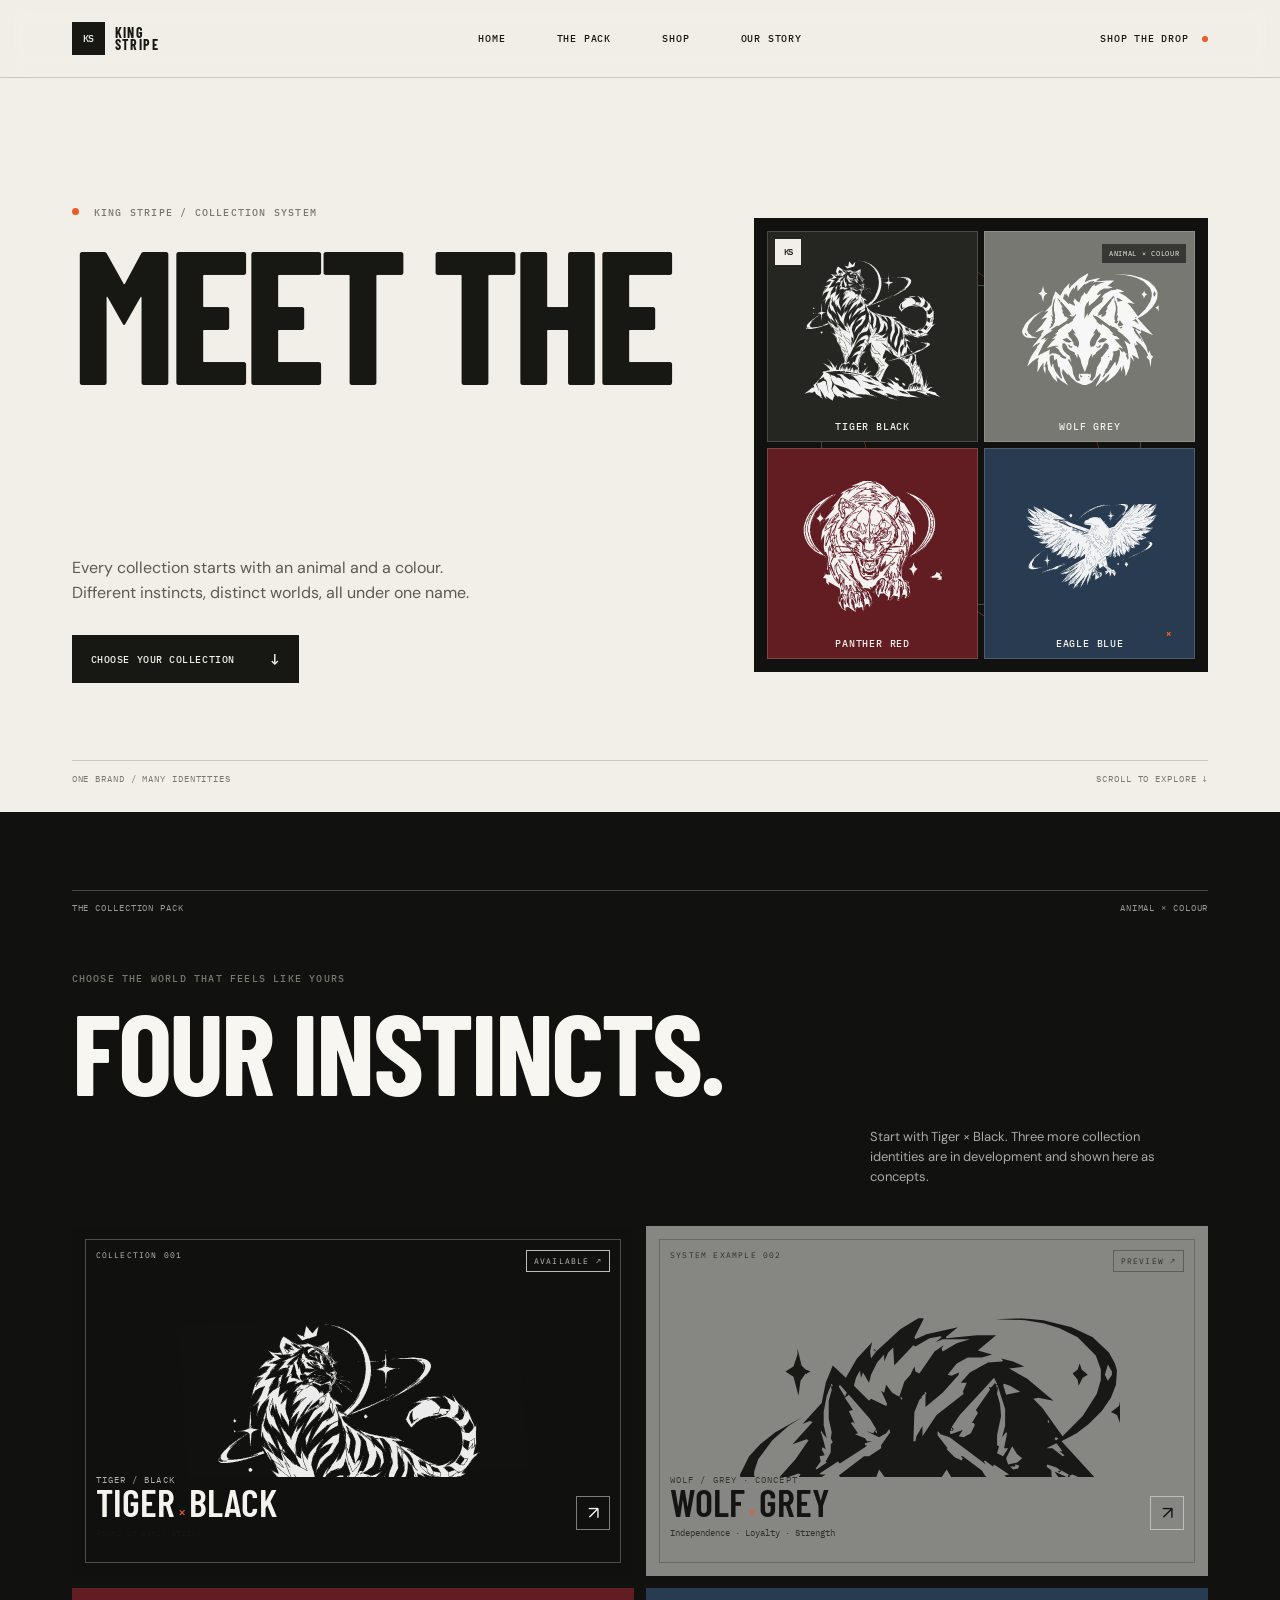
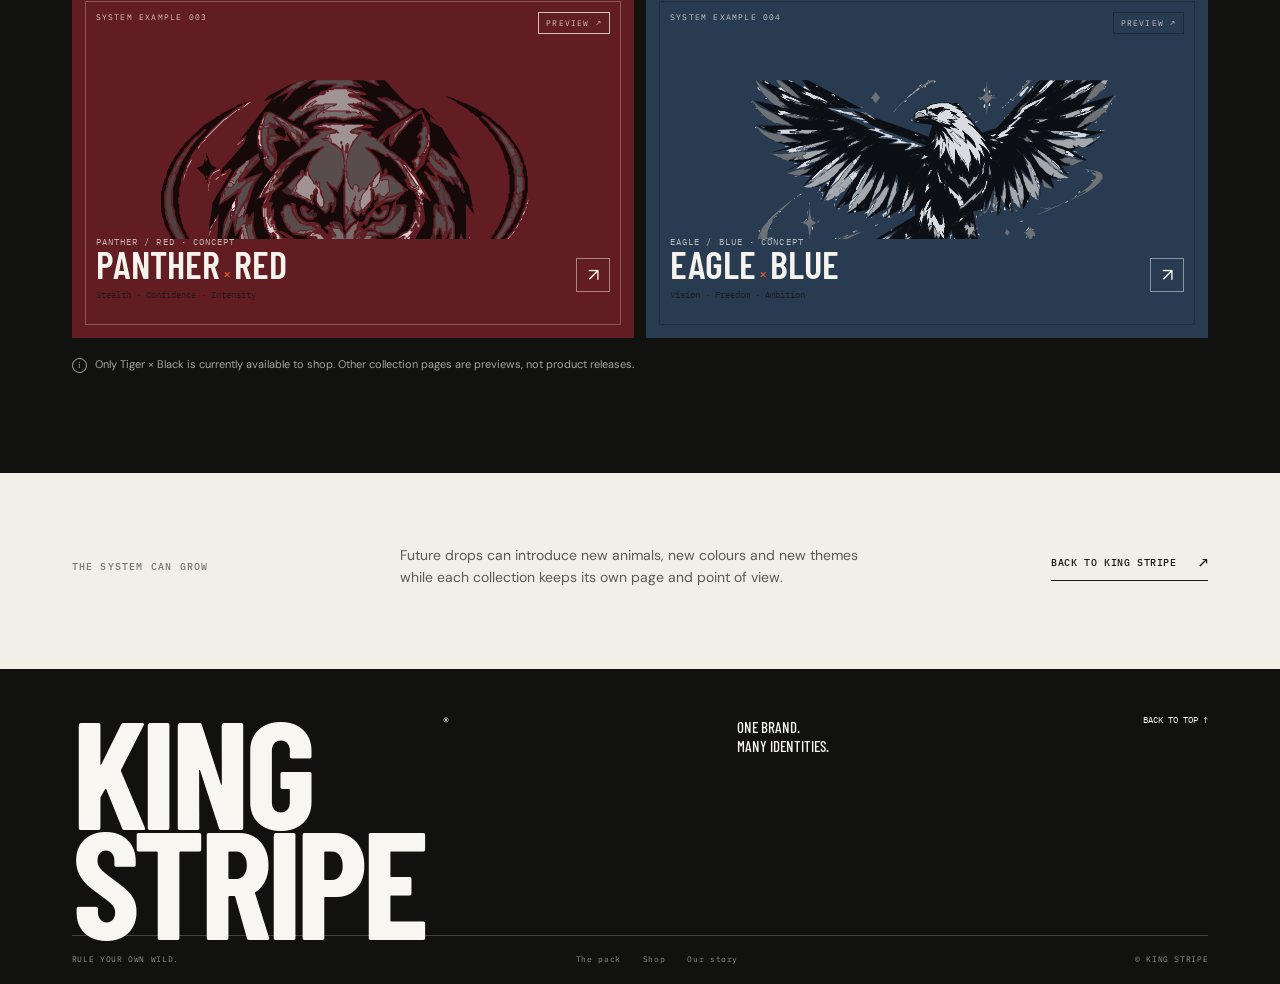
==== commit aa83d753: "Show animal artwork across collection pages" ====
--- a/collections/index.html
+++ b/collections/index.html
@@ -12,7 +12,7 @@
   <a class="skip" href="#main">Skip to content</a>
   <header class="header"><a class="wordmark" href="../index.html" aria-label="King Stripe home"><span class="brand-mark" aria-hidden="true">KS</span><span>KING<br>STRIPE</span></a><nav class="main-nav" aria-label="Main navigation"><a href="../index.html">Home</a><a href="#the-pack">The pack</a><a href="../index.html#shop">Shop</a><a href="../index.html#story">Our story</a></nav><div class="header-actions"><a class="bag-trigger" href="../index.html#shop">SHOP THE DROP <span class="bag-dot"></span></a><button class="menu-trigger" type="button" aria-expanded="false" aria-controls="mobile-nav" aria-label="Open menu"><i></i><i></i></button></div></header><nav class="mobile-nav" id="mobile-nav" aria-label="Mobile navigation" hidden><a href="../index.html">Home <span>01</span></a><a href="#the-pack">The pack <span>02</span></a><a href="../index.html#shop">Shop <span>03</span></a><a href="../index.html#story">Our story <span>04</span></a></nav>
   <main id="main">
-    <section class="pack-hero section-shell"><div><p class="eyebrow"><span class="eyebrow-dot"></span> KING STRIPE / COLLECTION SYSTEM</p><h1>MEET THE<br><em>PACK.</em></h1><p>Every collection starts with an animal and a colour. Different instincts, distinct worlds, all under one name.</p><a class="button button-light" href="#the-pack">Choose your collection <span>↓</span></a></div><div class="pack-hero-mark" aria-hidden="true"><span>KS</span><i>ANIMAL<br>× COLOUR</i><b>001—004</b></div><div class="pack-hero-foot"><span>ONE BRAND / MANY IDENTITIES</span><span>SCROLL TO EXPLORE ↓</span></div></section>
+    <section class="pack-hero section-shell"><div><p class="eyebrow"><span class="eyebrow-dot"></span> KING STRIPE / COLLECTION SYSTEM</p><h1>MEET THE<br><em>PACK.</em></h1><p>Every collection starts with an animal and a colour. Different instincts, distinct worlds, all under one name.</p><a class="button button-light" href="#the-pack">Choose your collection <span>↓</span></a></div><div class="pack-hero-mark" aria-label="Explore the King Stripe animal collections"><div class="pack-hero-art-grid"><a href="tiger-black/index.html" aria-label="Tiger × Black collection"><img src="../assets/tiger_crowned.svg" alt=""><span>TIGER <b>×</b> BLACK</span></a><a href="wolf-grey/index.html" aria-label="Wolf × Grey collection preview"><img src="../assets/collections/wolf-grey.svg" alt=""><span>WOLF <b>×</b> GREY</span></a><a href="panther-red/index.html" aria-label="Panther × Red collection preview"><img src="../assets/collections/panther-red.svg" alt=""><span>PANTHER <b>×</b> RED</span></a><a href="eagle-blue/index.html" aria-label="Eagle × Blue collection preview"><img src="../assets/collections/eagle-blue.svg" alt=""><span>EAGLE <b>×</b> BLUE</span></a></div><span class="pack-monogram" aria-hidden="true">KS</span><i>ANIMAL × COLOUR</i></div><div class="pack-hero-foot"><span>ONE BRAND / MANY IDENTITIES</span><span>SCROLL TO EXPLORE ↓</span></div></section>
     <section class="pack-section section-shell" id="the-pack"><div class="section-topline"><span>THE COLLECTION PACK</span><span>ANIMAL × COLOUR</span></div><div class="pack-heading"><div><p class="eyebrow">Choose the world that feels like yours</p><h2>FOUR INSTINCTS.<br><em>ONE PACK.</em></h2></div><p>Start with Tiger × Black. Three more collection identities are in development and shown here as concepts.</p></div><div class="collection-grid" id="collection-grid"></div><p class="concept-note"><span class="note-mark">i</span> Only Tiger × Black is currently available to shop. Other collection pages are previews, not product releases.</p></section>
     <section class="pack-future section-shell"><span class="eyebrow">THE SYSTEM CAN GROW</span><p>Future drops can introduce new animals, new colours and new themes while each collection keeps its own page and point of view.</p><a class="text-link" href="../index.html">Back to King Stripe <span>↗</span></a></section>
   </main>
--- a/assets/css/king-stripe-collections.css
+++ b/assets/css/king-stripe-collections.css
@@ -99,6 +99,23 @@
 .pack-section .collection-card{min-height:350px}
 .pack-section .collection-card.is-concept{cursor:pointer}
 .pack-section .collection-card.is-concept:hover{transform:translateY(-5px)}
+.collection-card.is-concept{cursor:pointer}
+.collection-card.is-concept:hover{transform:translateY(-4px)}
+.pack-hero-mark{isolation:isolate;padding:13px}
+.pack-hero-mark::before,.pack-hero-mark::after{z-index:-1}
+.pack-hero-art-grid{position:relative;z-index:1;width:100%;height:100%;display:grid;grid-template-columns:1fr 1fr;grid-template-rows:1fr 1fr;gap:6px}
+.pack-hero-art-grid a{min-width:0;min-height:0;display:grid;grid-template-rows:minmax(0,1fr) auto;place-items:center;background:#252521;color:var(--white);border:1px solid rgba(255,255,255,.17);padding:8px;transition:background .25s,border-color .25s,transform .25s}
+.pack-hero-art-grid a:nth-child(2){background:#777871;color:var(--ink)}
+.pack-hero-art-grid a:nth-child(3){background:#621d22}
+.pack-hero-art-grid a:nth-child(4){background:#293b50}
+.pack-hero-art-grid a:hover{z-index:2;transform:scale(1.025);border-color:var(--signal)}
+.pack-hero-art-grid img{width:72%;height:100%;max-height:160px;object-fit:contain;filter:brightness(0) invert(1);mix-blend-mode:screen;opacity:.94;transition:transform .35s var(--ease)}
+.pack-hero-art-grid a:hover img{transform:scale(1.06)}
+.pack-hero-art-grid a>span{font:500 clamp(7px,.8vw,10px)/1.2 var(--mono);letter-spacing:.08em;white-space:nowrap}
+.pack-hero-art-grid a>span b{color:var(--signal);padding:0 3px}
+.pack-hero-mark .pack-monogram{position:absolute;z-index:3;top:21px;left:21px;display:grid;place-items:center;width:26px;height:26px;background:var(--paper);color:var(--ink);font:500 9px var(--mono);letter-spacing:-.05em}
+.pack-hero-mark i{z-index:3;top:26px;left:auto;right:22px;background:rgba(17,17,15,.62);padding:5px 7px;color:var(--white);font-size:7px}
+.pack-hero-mark b{z-index:3;right:20px;bottom:20px}
 .pack-section .concept-note{color:rgba(255,255,255,.62)}
 .pack-future{display:flex;align-items:center;justify-content:space-between;gap:32px;padding-top:58px;padding-bottom:66px}
 .pack-future>p{max-width:460px;color:#5b5a53;font-size:14px}
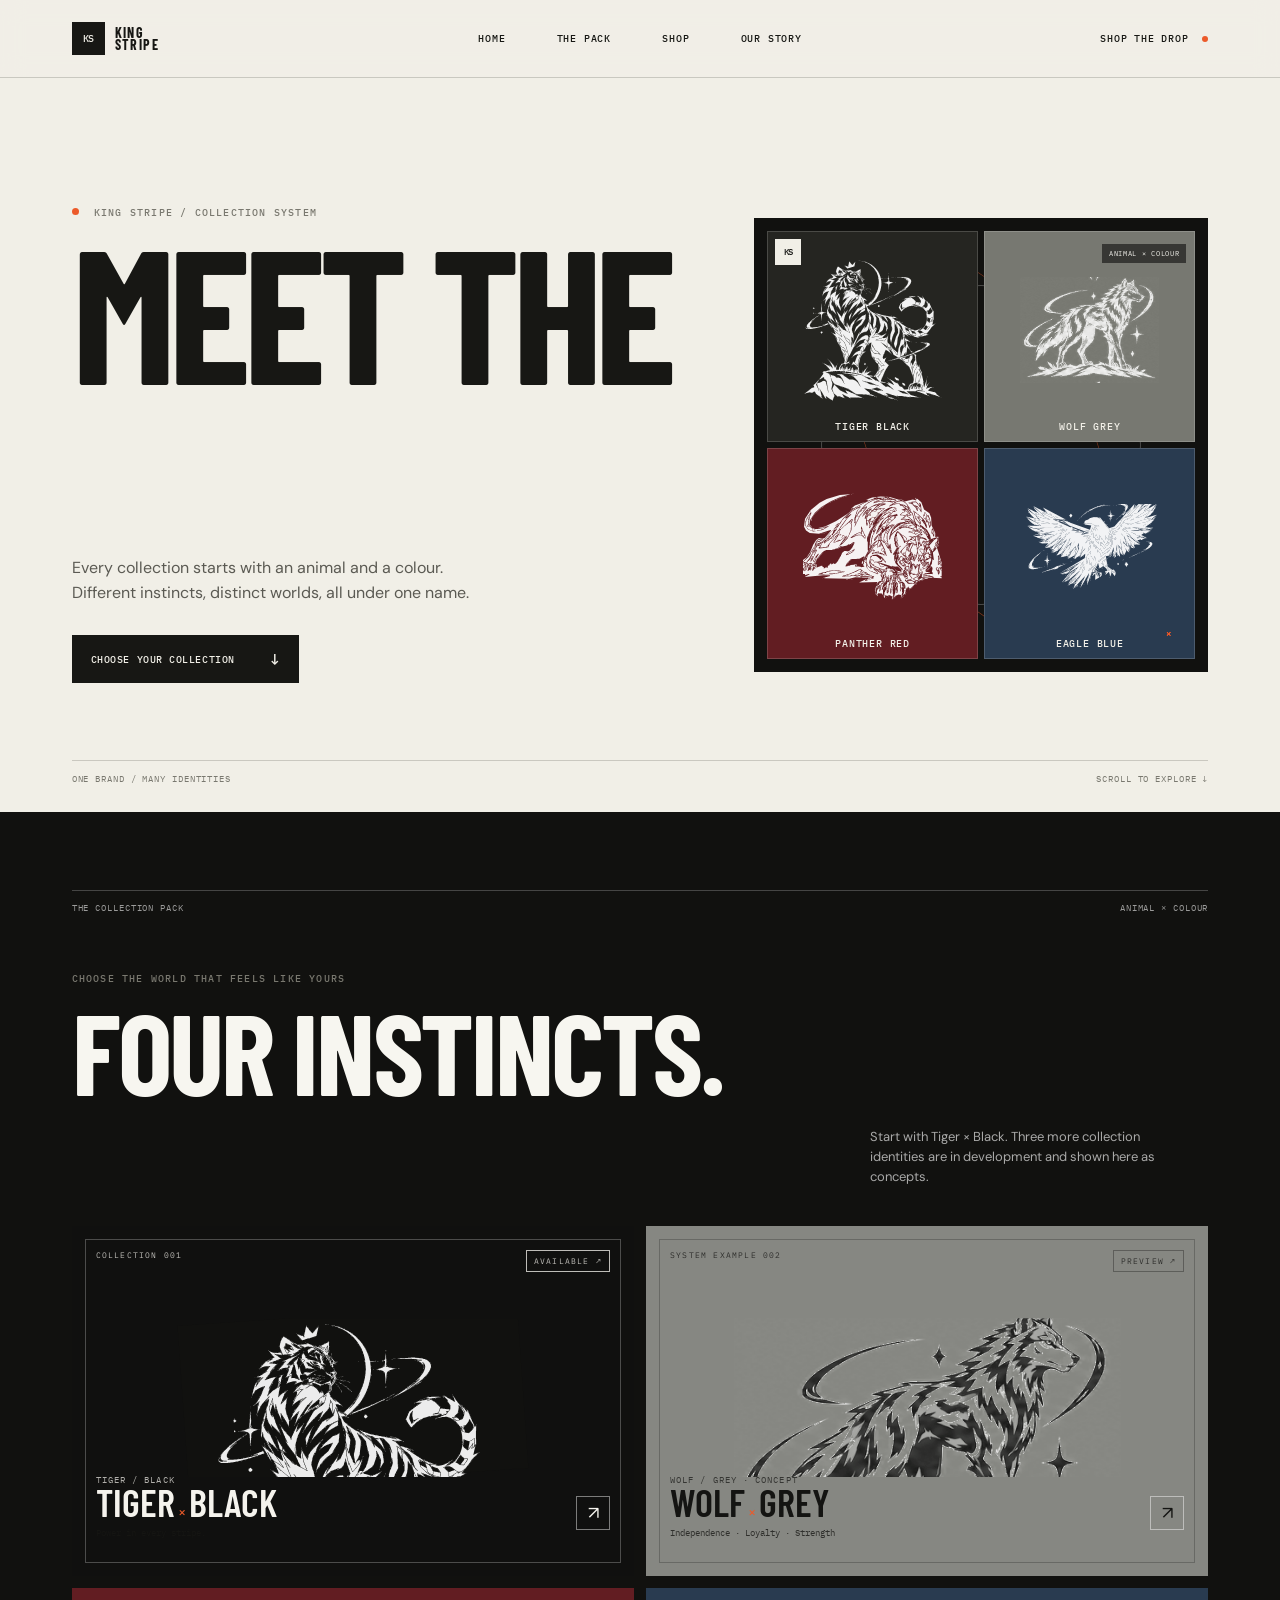
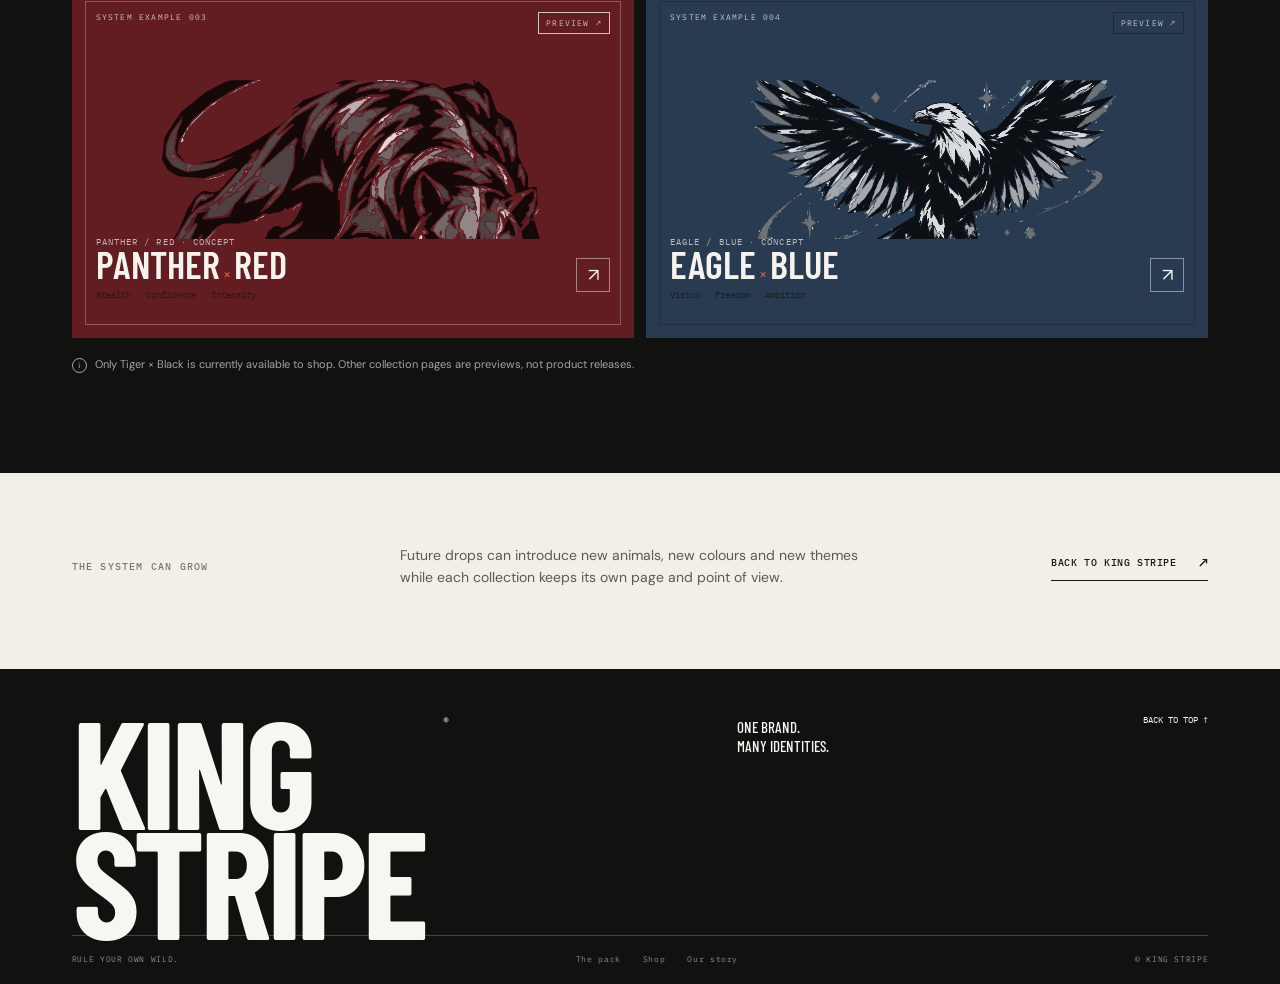
==== commit da2398c6: "Use selected wolf and panther artwork" ====
--- a/collections/index.html
+++ b/collections/index.html
@@ -12,7 +12,7 @@
   <a class="skip" href="#main">Skip to content</a>
   <header class="header"><a class="wordmark" href="../index.html" aria-label="King Stripe home"><span class="brand-mark" aria-hidden="true">KS</span><span>KING<br>STRIPE</span></a><nav class="main-nav" aria-label="Main navigation"><a href="../index.html">Home</a><a href="#the-pack">The pack</a><a href="../index.html#shop">Shop</a><a href="../index.html#story">Our story</a></nav><div class="header-actions"><a class="bag-trigger" href="../index.html#shop">SHOP THE DROP <span class="bag-dot"></span></a><button class="menu-trigger" type="button" aria-expanded="false" aria-controls="mobile-nav" aria-label="Open menu"><i></i><i></i></button></div></header><nav class="mobile-nav" id="mobile-nav" aria-label="Mobile navigation" hidden><a href="../index.html">Home <span>01</span></a><a href="#the-pack">The pack <span>02</span></a><a href="../index.html#shop">Shop <span>03</span></a><a href="../index.html#story">Our story <span>04</span></a></nav>
   <main id="main">
-    <section class="pack-hero section-shell"><div><p class="eyebrow"><span class="eyebrow-dot"></span> KING STRIPE / COLLECTION SYSTEM</p><h1>MEET THE<br><em>PACK.</em></h1><p>Every collection starts with an animal and a colour. Different instincts, distinct worlds, all under one name.</p><a class="button button-light" href="#the-pack">Choose your collection <span>↓</span></a></div><div class="pack-hero-mark" aria-label="Explore the King Stripe animal collections"><div class="pack-hero-art-grid"><a href="tiger-black/index.html" aria-label="Tiger × Black collection"><img src="../assets/tiger_crowned.svg" alt=""><span>TIGER <b>×</b> BLACK</span></a><a href="wolf-grey/index.html" aria-label="Wolf × Grey collection preview"><img src="../assets/collections/wolf-grey.svg" alt=""><span>WOLF <b>×</b> GREY</span></a><a href="panther-red/index.html" aria-label="Panther × Red collection preview"><img src="../assets/collections/panther-red.svg" alt=""><span>PANTHER <b>×</b> RED</span></a><a href="eagle-blue/index.html" aria-label="Eagle × Blue collection preview"><img src="../assets/collections/eagle-blue.svg" alt=""><span>EAGLE <b>×</b> BLUE</span></a></div><span class="pack-monogram" aria-hidden="true">KS</span><i>ANIMAL × COLOUR</i></div><div class="pack-hero-foot"><span>ONE BRAND / MANY IDENTITIES</span><span>SCROLL TO EXPLORE ↓</span></div></section>
+    <section class="pack-hero section-shell"><div><p class="eyebrow"><span class="eyebrow-dot"></span> KING STRIPE / COLLECTION SYSTEM</p><h1>MEET THE<br><em>PACK.</em></h1><p>Every collection starts with an animal and a colour. Different instincts, distinct worlds, all under one name.</p><a class="button button-light" href="#the-pack">Choose your collection <span>↓</span></a></div><div class="pack-hero-mark" aria-label="Explore the King Stripe animal collections"><div class="pack-hero-art-grid"><a href="tiger-black/index.html" aria-label="Tiger × Black collection"><img src="../assets/tiger_crowned.svg" alt=""><span>TIGER <b>×</b> BLACK</span></a><a href="wolf-grey/index.html" aria-label="Wolf × Grey collection preview"><img src="../assets/collections/wolf-grey.png" alt=""><span>WOLF <b>×</b> GREY</span></a><a href="panther-red/index.html" aria-label="Panther × Red collection preview"><img src="../assets/collections/panther-red.svg" alt=""><span>PANTHER <b>×</b> RED</span></a><a href="eagle-blue/index.html" aria-label="Eagle × Blue collection preview"><img src="../assets/collections/eagle-blue.svg" alt=""><span>EAGLE <b>×</b> BLUE</span></a></div><span class="pack-monogram" aria-hidden="true">KS</span><i>ANIMAL × COLOUR</i></div><div class="pack-hero-foot"><span>ONE BRAND / MANY IDENTITIES</span><span>SCROLL TO EXPLORE ↓</span></div></section>
     <section class="pack-section section-shell" id="the-pack"><div class="section-topline"><span>THE COLLECTION PACK</span><span>ANIMAL × COLOUR</span></div><div class="pack-heading"><div><p class="eyebrow">Choose the world that feels like yours</p><h2>FOUR INSTINCTS.<br><em>ONE PACK.</em></h2></div><p>Start with Tiger × Black. Three more collection identities are in development and shown here as concepts.</p></div><div class="collection-grid" id="collection-grid"></div><p class="concept-note"><span class="note-mark">i</span> Only Tiger × Black is currently available to shop. Other collection pages are previews, not product releases.</p></section>
     <section class="pack-future section-shell"><span class="eyebrow">THE SYSTEM CAN GROW</span><p>Future drops can introduce new animals, new colours and new themes while each collection keeps its own page and point of view.</p><a class="text-link" href="../index.html">Back to King Stripe <span>↗</span></a></section>
   </main>
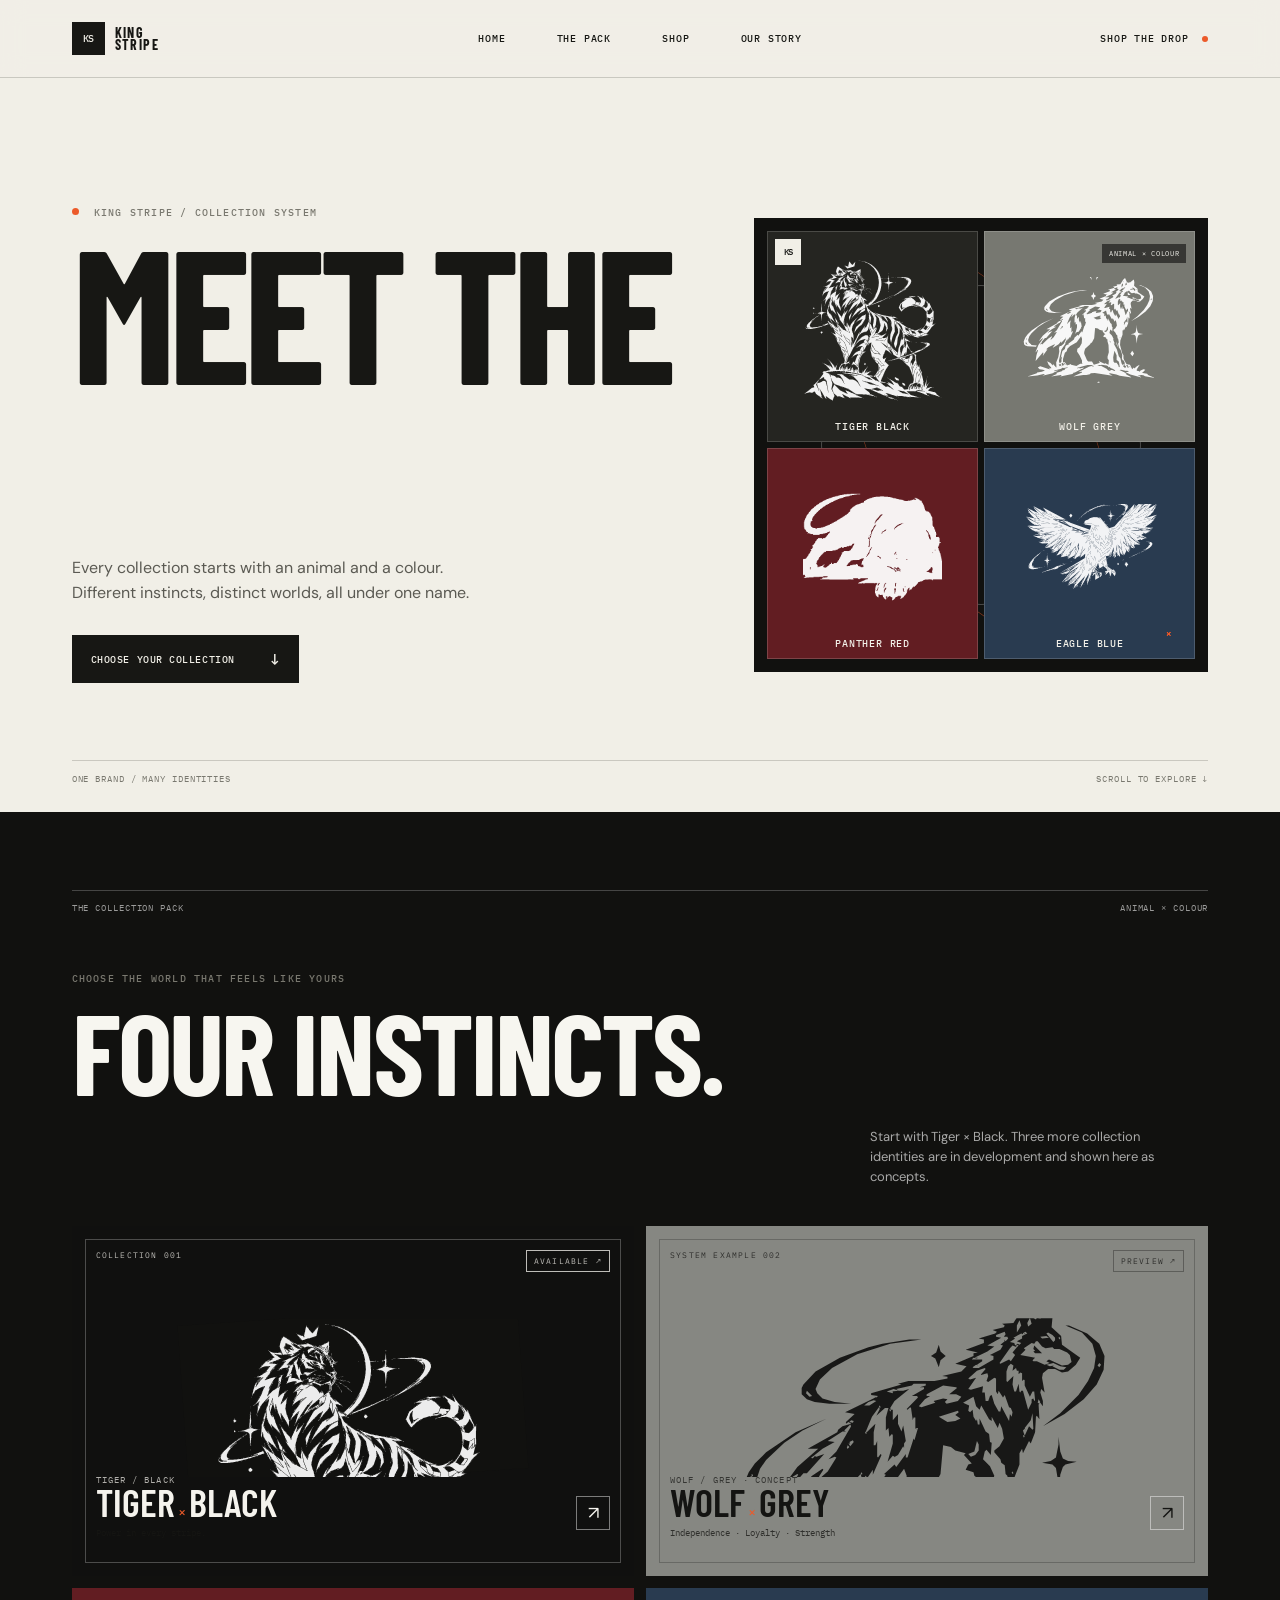
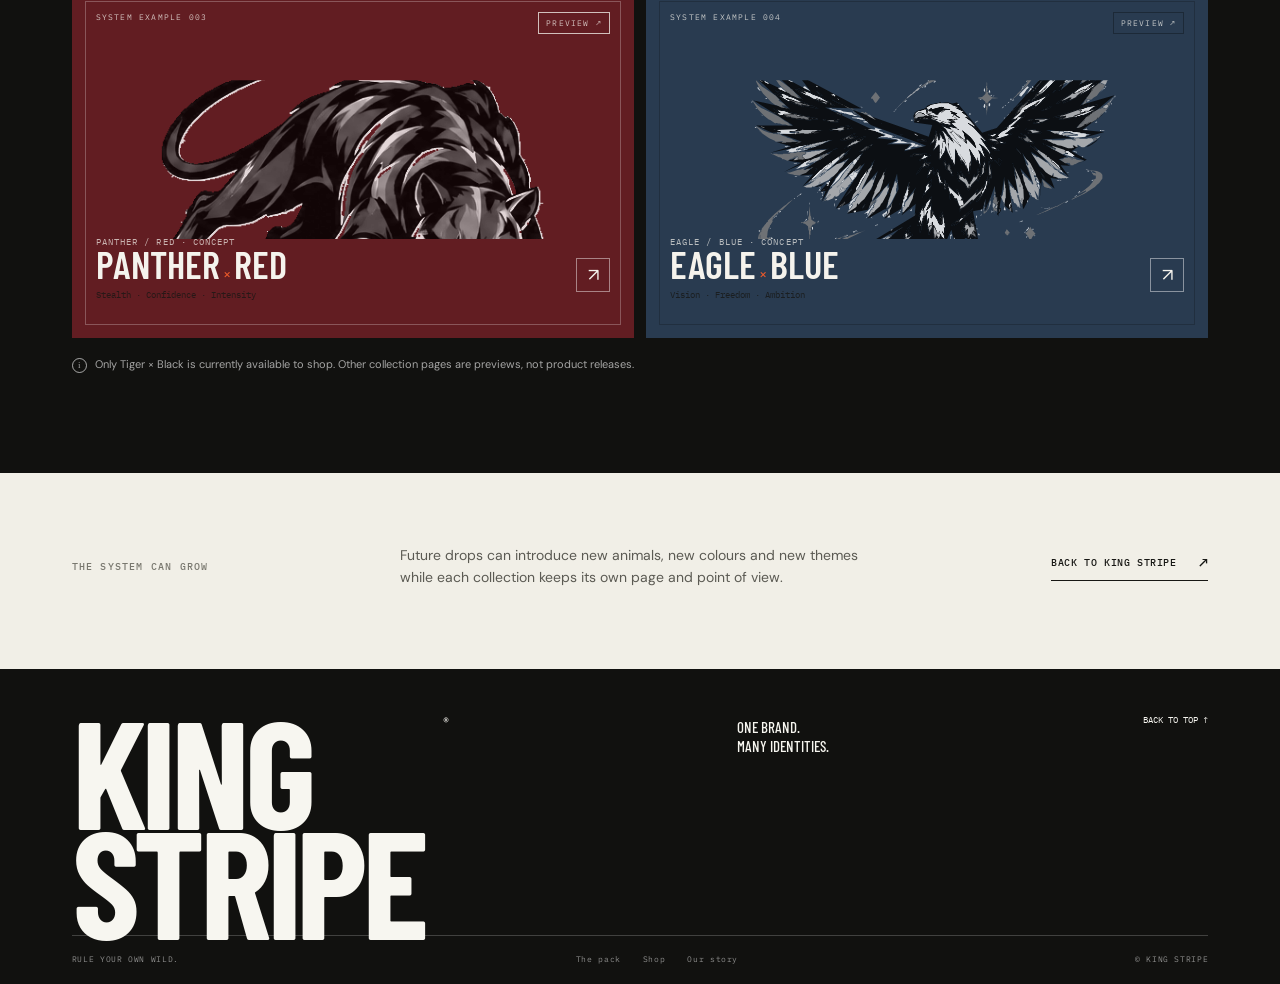
==== commit 616807b3: "Use selected standing wolf and crouching panther art" ====
--- a/collections/index.html
+++ b/collections/index.html
@@ -12,7 +12,7 @@
   <a class="skip" href="#main">Skip to content</a>
   <header class="header"><a class="wordmark" href="../index.html" aria-label="King Stripe home"><span class="brand-mark" aria-hidden="true">KS</span><span>KING<br>STRIPE</span></a><nav class="main-nav" aria-label="Main navigation"><a href="../index.html">Home</a><a href="#the-pack">The pack</a><a href="../index.html#shop">Shop</a><a href="../index.html#story">Our story</a></nav><div class="header-actions"><a class="bag-trigger" href="../index.html#shop">SHOP THE DROP <span class="bag-dot"></span></a><button class="menu-trigger" type="button" aria-expanded="false" aria-controls="mobile-nav" aria-label="Open menu"><i></i><i></i></button></div></header><nav class="mobile-nav" id="mobile-nav" aria-label="Mobile navigation" hidden><a href="../index.html">Home <span>01</span></a><a href="#the-pack">The pack <span>02</span></a><a href="../index.html#shop">Shop <span>03</span></a><a href="../index.html#story">Our story <span>04</span></a></nav>
   <main id="main">
-    <section class="pack-hero section-shell"><div><p class="eyebrow"><span class="eyebrow-dot"></span> KING STRIPE / COLLECTION SYSTEM</p><h1>MEET THE<br><em>PACK.</em></h1><p>Every collection starts with an animal and a colour. Different instincts, distinct worlds, all under one name.</p><a class="button button-light" href="#the-pack">Choose your collection <span>↓</span></a></div><div class="pack-hero-mark" aria-label="Explore the King Stripe animal collections"><div class="pack-hero-art-grid"><a href="tiger-black/index.html" aria-label="Tiger × Black collection"><img src="../assets/tiger_crowned.svg" alt=""><span>TIGER <b>×</b> BLACK</span></a><a href="wolf-grey/index.html" aria-label="Wolf × Grey collection preview"><img src="../assets/collections/wolf-grey.png" alt=""><span>WOLF <b>×</b> GREY</span></a><a href="panther-red/index.html" aria-label="Panther × Red collection preview"><img src="../assets/collections/panther-red.svg" alt=""><span>PANTHER <b>×</b> RED</span></a><a href="eagle-blue/index.html" aria-label="Eagle × Blue collection preview"><img src="../assets/collections/eagle-blue.svg" alt=""><span>EAGLE <b>×</b> BLUE</span></a></div><span class="pack-monogram" aria-hidden="true">KS</span><i>ANIMAL × COLOUR</i></div><div class="pack-hero-foot"><span>ONE BRAND / MANY IDENTITIES</span><span>SCROLL TO EXPLORE ↓</span></div></section>
+    <section class="pack-hero section-shell"><div><p class="eyebrow"><span class="eyebrow-dot"></span> KING STRIPE / COLLECTION SYSTEM</p><h1>MEET THE<br><em>PACK.</em></h1><p>Every collection starts with an animal and a colour. Different instincts, distinct worlds, all under one name.</p><a class="button button-light" href="#the-pack">Choose your collection <span>↓</span></a></div><div class="pack-hero-mark" aria-label="Explore the King Stripe animal collections"><div class="pack-hero-art-grid"><a href="tiger-black/index.html" aria-label="Tiger × Black collection"><img src="../assets/tiger_crowned.svg" alt=""><span>TIGER <b>×</b> BLACK</span></a><a href="wolf-grey/index.html" aria-label="Wolf × Grey collection preview"><img src="../assets/collections/wolf-grey.svg" alt=""><span>WOLF <b>×</b> GREY</span></a><a href="panther-red/index.html" aria-label="Panther × Red collection preview"><img src="../assets/collections/panther-red.png" alt=""><span>PANTHER <b>×</b> RED</span></a><a href="eagle-blue/index.html" aria-label="Eagle × Blue collection preview"><img src="../assets/collections/eagle-blue.svg" alt=""><span>EAGLE <b>×</b> BLUE</span></a></div><span class="pack-monogram" aria-hidden="true">KS</span><i>ANIMAL × COLOUR</i></div><div class="pack-hero-foot"><span>ONE BRAND / MANY IDENTITIES</span><span>SCROLL TO EXPLORE ↓</span></div></section>
     <section class="pack-section section-shell" id="the-pack"><div class="section-topline"><span>THE COLLECTION PACK</span><span>ANIMAL × COLOUR</span></div><div class="pack-heading"><div><p class="eyebrow">Choose the world that feels like yours</p><h2>FOUR INSTINCTS.<br><em>ONE PACK.</em></h2></div><p>Start with Tiger × Black. Three more collection identities are in development and shown here as concepts.</p></div><div class="collection-grid" id="collection-grid"></div><p class="concept-note"><span class="note-mark">i</span> Only Tiger × Black is currently available to shop. Other collection pages are previews, not product releases.</p></section>
     <section class="pack-future section-shell"><span class="eyebrow">THE SYSTEM CAN GROW</span><p>Future drops can introduce new animals, new colours and new themes while each collection keeps its own page and point of view.</p><a class="text-link" href="../index.html">Back to King Stripe <span>↗</span></a></section>
   </main>
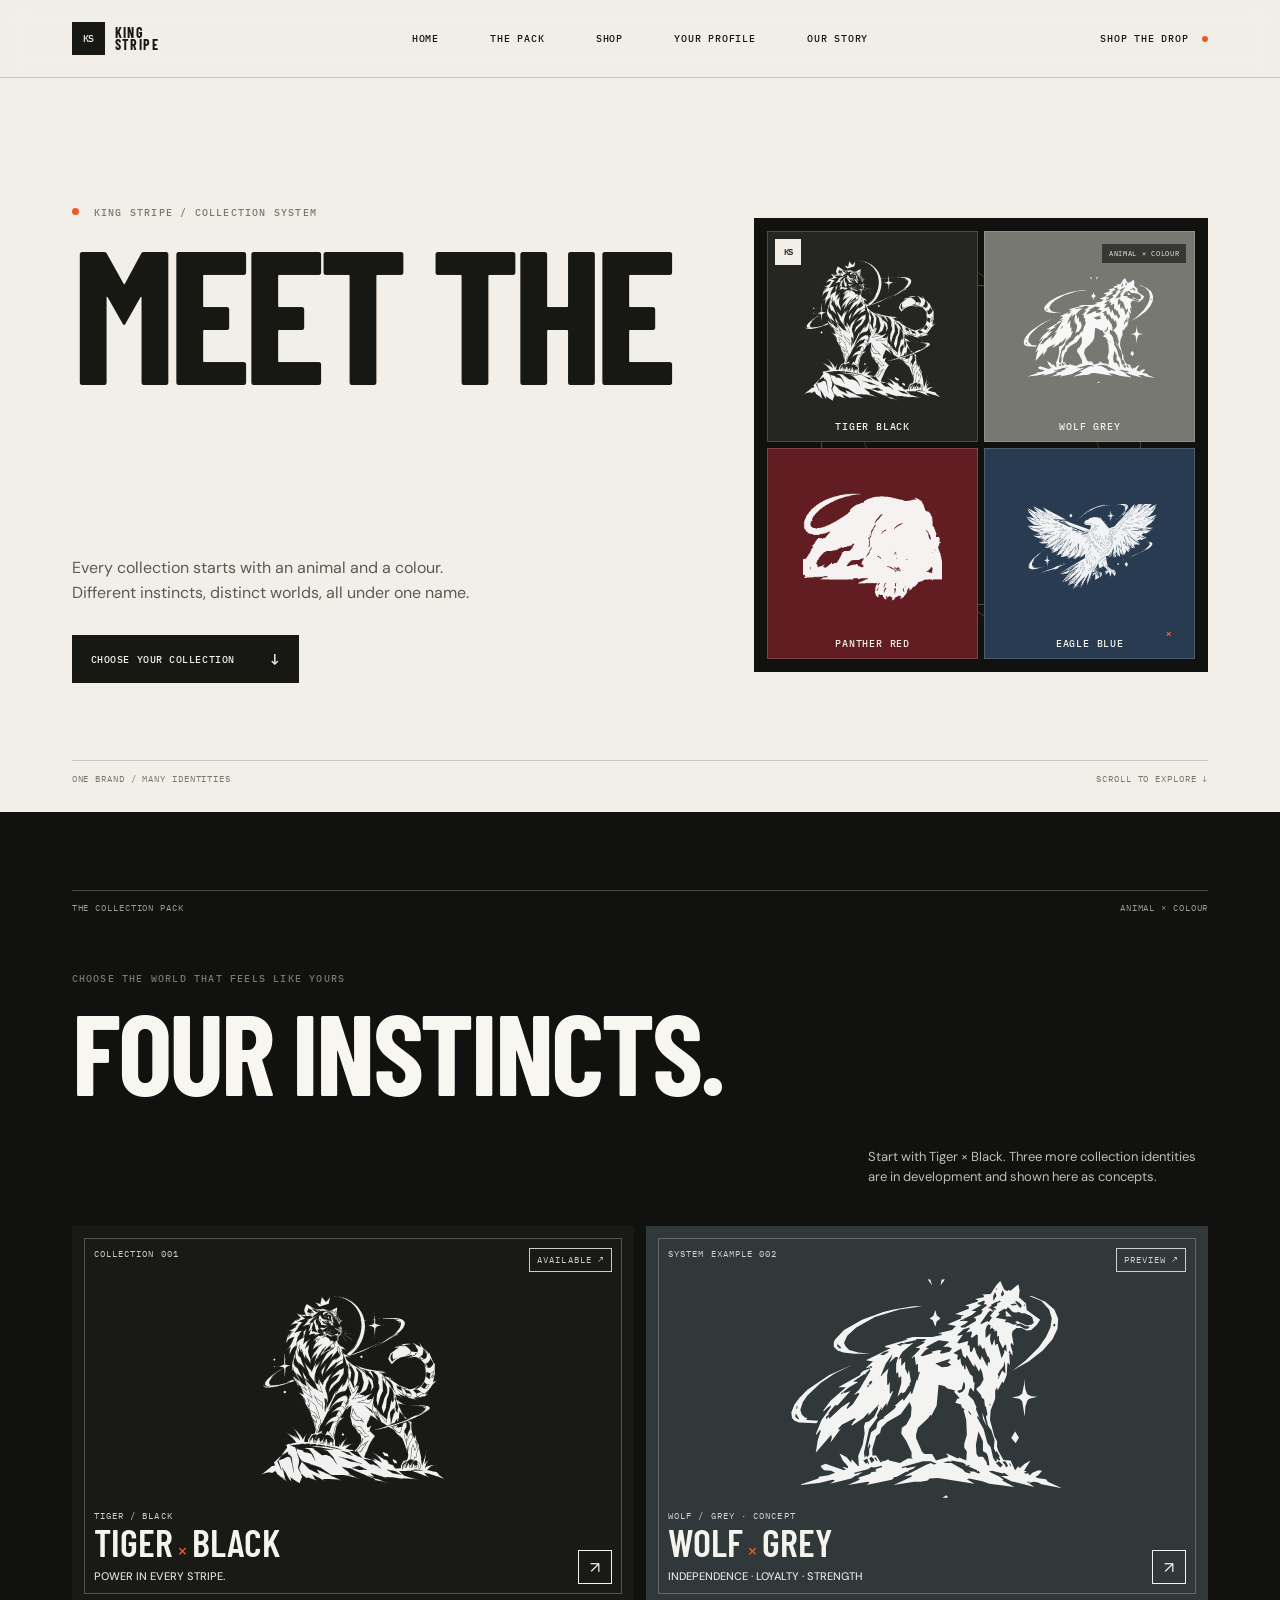
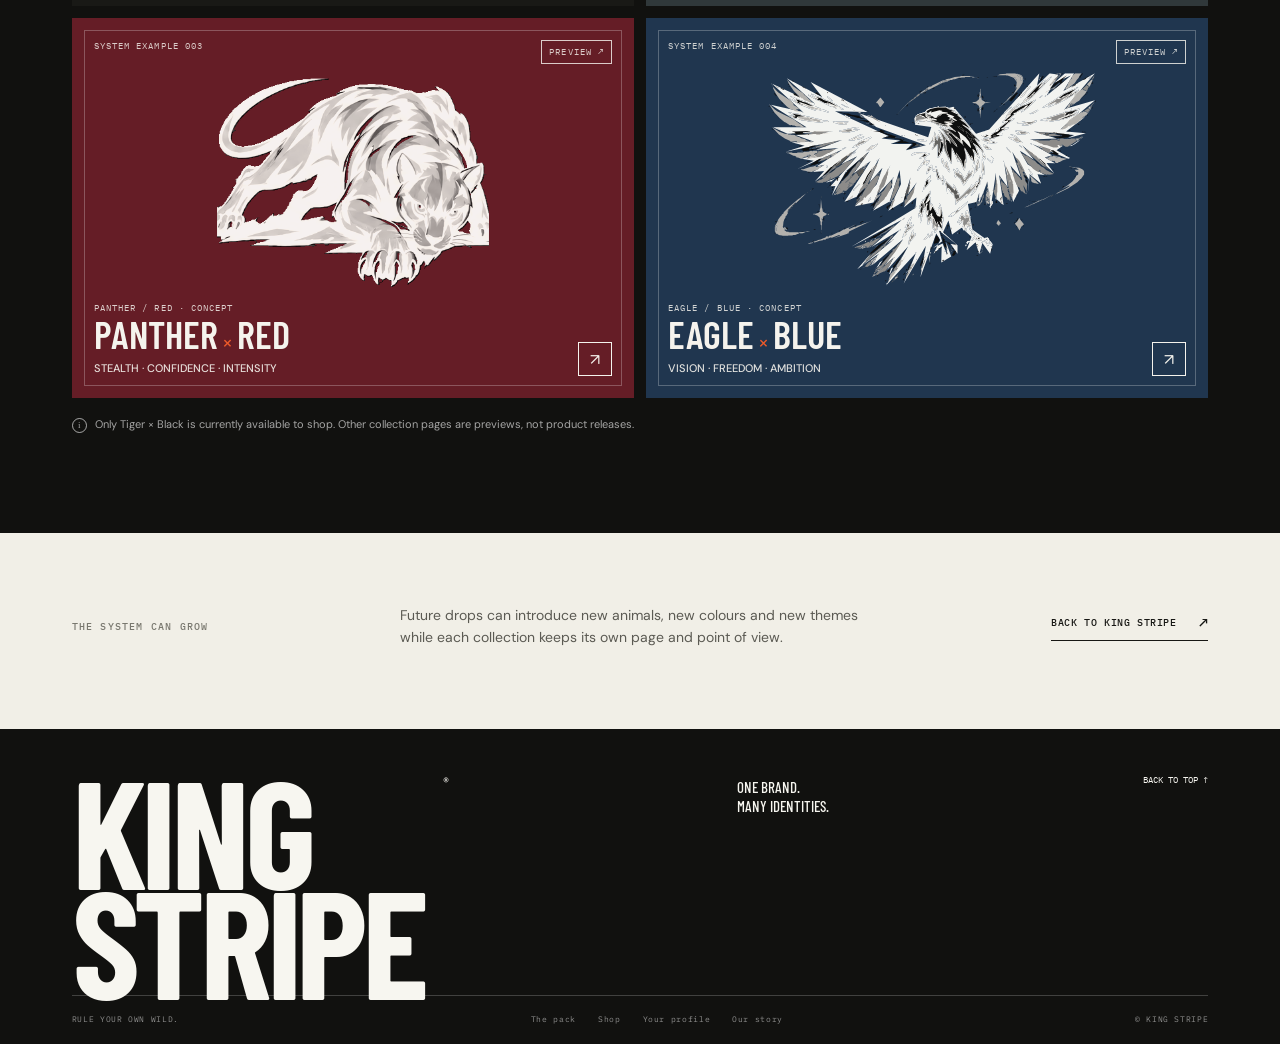
==== commit 2e8eec3d: "Add production backend and operations tools" ====
--- a/collections/index.html
+++ b/collections/index.html
@@ -10,13 +10,13 @@
 </head>
 <body data-page="collection-hub" data-asset-prefix="../" data-collection-base="">
   <a class="skip" href="#main">Skip to content</a>
-  <header class="header"><a class="wordmark" href="../index.html" aria-label="King Stripe home"><span class="brand-mark" aria-hidden="true">KS</span><span>KING<br>STRIPE</span></a><nav class="main-nav" aria-label="Main navigation"><a href="../index.html">Home</a><a href="#the-pack">The pack</a><a href="../index.html#shop">Shop</a><a href="../index.html#story">Our story</a></nav><div class="header-actions"><a class="bag-trigger" href="../index.html#shop">SHOP THE DROP <span class="bag-dot"></span></a><button class="menu-trigger" type="button" aria-expanded="false" aria-controls="mobile-nav" aria-label="Open menu"><i></i><i></i></button></div></header><nav class="mobile-nav" id="mobile-nav" aria-label="Mobile navigation" hidden><a href="../index.html">Home <span>01</span></a><a href="#the-pack">The pack <span>02</span></a><a href="../index.html#shop">Shop <span>03</span></a><a href="../index.html#story">Our story <span>04</span></a></nav>
+  <header class="header"><a class="wordmark" href="../index.html" aria-label="King Stripe home"><span class="brand-mark" aria-hidden="true">KS</span><span>KING<br>STRIPE</span></a><nav class="main-nav" aria-label="Main navigation"><a href="../index.html">Home</a><a href="#the-pack">The pack</a><a href="../index.html#shop">Shop</a><a href="../profile.html">Your profile</a><a href="../index.html#story">Our story</a></nav><div class="header-actions"><a class="bag-trigger" href="../index.html#shop">SHOP THE DROP <span class="bag-dot"></span></a><button class="menu-trigger" type="button" aria-expanded="false" aria-controls="mobile-nav" aria-label="Open menu"><i></i><i></i></button></div></header><nav class="mobile-nav" id="mobile-nav" aria-label="Mobile navigation" hidden><a href="../index.html">Home <span>01</span></a><a href="#the-pack">The pack <span>02</span></a><a href="../index.html#shop">Shop <span>03</span></a><a href="../profile.html">Your profile <span>04</span></a><a href="../index.html#story">Our story <span>04</span></a></nav>
   <main id="main">
     <section class="pack-hero section-shell"><div><p class="eyebrow"><span class="eyebrow-dot"></span> KING STRIPE / COLLECTION SYSTEM</p><h1>MEET THE<br><em>PACK.</em></h1><p>Every collection starts with an animal and a colour. Different instincts, distinct worlds, all under one name.</p><a class="button button-light" href="#the-pack">Choose your collection <span>↓</span></a></div><div class="pack-hero-mark" aria-label="Explore the King Stripe animal collections"><div class="pack-hero-art-grid"><a href="tiger-black/index.html" aria-label="Tiger × Black collection"><img src="../assets/tiger_crowned.svg" alt=""><span>TIGER <b>×</b> BLACK</span></a><a href="wolf-grey/index.html" aria-label="Wolf × Grey collection preview"><img src="../assets/collections/wolf-grey.svg" alt=""><span>WOLF <b>×</b> GREY</span></a><a href="panther-red/index.html" aria-label="Panther × Red collection preview"><img src="../assets/collections/panther-red.png" alt=""><span>PANTHER <b>×</b> RED</span></a><a href="eagle-blue/index.html" aria-label="Eagle × Blue collection preview"><img src="../assets/collections/eagle-blue.svg" alt=""><span>EAGLE <b>×</b> BLUE</span></a></div><span class="pack-monogram" aria-hidden="true">KS</span><i>ANIMAL × COLOUR</i></div><div class="pack-hero-foot"><span>ONE BRAND / MANY IDENTITIES</span><span>SCROLL TO EXPLORE ↓</span></div></section>
     <section class="pack-section section-shell" id="the-pack"><div class="section-topline"><span>THE COLLECTION PACK</span><span>ANIMAL × COLOUR</span></div><div class="pack-heading"><div><p class="eyebrow">Choose the world that feels like yours</p><h2>FOUR INSTINCTS.<br><em>ONE PACK.</em></h2></div><p>Start with Tiger × Black. Three more collection identities are in development and shown here as concepts.</p></div><div class="collection-grid" id="collection-grid"></div><p class="concept-note"><span class="note-mark">i</span> Only Tiger × Black is currently available to shop. Other collection pages are previews, not product releases.</p></section>
     <section class="pack-future section-shell"><span class="eyebrow">THE SYSTEM CAN GROW</span><p>Future drops can introduce new animals, new colours and new themes while each collection keeps its own page and point of view.</p><a class="text-link" href="../index.html">Back to King Stripe <span>↗</span></a></section>
   </main>
-  <footer class="footer"><div class="footer-top"><a class="footer-brand" href="../index.html">KING<br>STRIPE<span>®</span></a><p>One brand.<br>Many identities.</p><a class="back-top" href="#main">Back to top ↑</a></div><div class="footer-bottom"><span>RULE YOUR OWN WILD.</span><div><a href="#the-pack">The pack</a><a href="../index.html#shop">Shop</a><a href="../index.html#story">Our story</a></div><span>© KING STRIPE</span></div></footer>
+  <footer class="footer"><div class="footer-top"><a class="footer-brand" href="../index.html">KING<br>STRIPE<span>®</span></a><p>One brand.<br>Many identities.</p><a class="back-top" href="#main">Back to top ↑</a></div><div class="footer-bottom"><span>RULE YOUR OWN WILD.</span><div><a href="#the-pack">The pack</a><a href="../index.html#shop">Shop</a><a href="../profile.html">Your profile</a><a href="../index.html#story">Our story</a></div><span>© KING STRIPE</span></div></footer>
   <script src="../assets/js/king-stripe-collections.js" defer></script>
 </body>
 </html>
--- a/assets/css/king-stripe-collections.css
+++ b/assets/css/king-stripe-collections.css
@@ -2,19 +2,18 @@
 *{box-sizing:border-box}html{scroll-behavior:smooth;scroll-padding-top:86px}body{margin:0;background:var(--paper);color:var(--ink);font:400 15px/1.55 var(--body);-webkit-font-smoothing:antialiased}a{color:inherit;text-decoration:none}button,select{font:inherit}button{color:inherit}.skip{position:absolute;top:-60px;left:16px;z-index:100;padding:10px;background:var(--ink);color:var(--paper)}.skip:focus{top:16px}:focus-visible{outline:3px solid var(--signal);outline-offset:4px}::selection{background:var(--signal);color:#fff}
 .header{height:78px;padding:0 var(--gutter);display:grid;grid-template-columns:1fr auto 1fr;align-items:center;border-bottom:1px solid var(--line);position:sticky;top:0;z-index:20;background:rgba(241,239,231,.94);backdrop-filter:blur(12px)}.wordmark{display:flex;align-items:center;gap:10px;width:max-content;font:700 14px/.82 var(--display);letter-spacing:.1em}.brand-mark{width:33px;height:33px;background:var(--ink);color:var(--paper);display:grid;place-items:center;font:500 10px var(--mono);letter-spacing:-.08em}.main-nav{display:flex;gap:clamp(20px,4vw,58px);align-items:center}.main-nav a,.icon-action,.bag-trigger{font:500 10px var(--mono);letter-spacing:.08em;text-transform:uppercase}.main-nav a{position:relative;padding:9px 0}.main-nav a::after{content:'';position:absolute;left:0;right:100%;bottom:2px;height:1px;background:currentColor;transition:right .25s}.main-nav a:hover::after{right:0}.header-actions{justify-self:end;display:flex;align-items:center;gap:24px}.icon-action,.bag-trigger{border:0;background:none;cursor:pointer;padding:10px 0}.icon-action span,.bag-trigger span:first-child{color:var(--muted)}.bag-dot{display:inline-block;width:6px;height:6px;background:var(--signal);vertical-align:middle;margin-left:7px;border-radius:50%}.menu-trigger{display:none;background:none;border:0;padding:10px}.mobile-nav{position:fixed;z-index:19;top:78px;left:0;right:0;padding:16px var(--gutter) 30px;background:var(--paper);border-bottom:1px solid var(--line)}.mobile-nav[hidden]{display:none}.mobile-nav a{display:flex;justify-content:space-between;padding:17px 0;border-bottom:1px solid var(--line);font:600 30px var(--display);text-transform:uppercase}.mobile-nav a span{font:10px var(--mono);color:var(--muted)}
 .hero{min-height:min(820px,calc(100svh - 78px));padding:clamp(54px,7vw,105px) var(--gutter) 30px;position:relative;display:grid;grid-template-columns:1fr 1fr;grid-template-rows:1fr auto;gap:0 3vw;overflow:hidden}.hero-copy{align-self:center;position:relative;z-index:2;padding-bottom:32px}.eyebrow{margin:0 0 18px;font:500 10px var(--mono);letter-spacing:.12em;text-transform:uppercase;color:var(--muted)}.eyebrow-dot{display:inline-block;width:7px;height:7px;border-radius:50%;background:var(--signal);margin:0 8px 1px 0}.hero h1{margin:0;font:700 clamp(82px,12.2vw,180px)/.78 var(--display);letter-spacing:-.035em;text-transform:uppercase}.hero h1 em,.section-heading-row h2 em,.shop-title-row h2 em,.philosophy h2 em,.culture h2 em,.garment-layout h2 em,.newsletter h2 em{font-style:normal;color:transparent;-webkit-text-stroke:1.5px currentColor}.hero-deck{max-width:380px;margin:32px 0 26px;font-size:15px;line-height:1.6;color:#55554d}.button{min-height:48px;padding:0 18px;display:inline-flex;align-items:center;justify-content:space-between;gap:35px;font:500 10px var(--mono);text-transform:uppercase;letter-spacing:.055em;border:1px solid;transition:background .2s,color .2s,transform .2s}.button span{font-size:16px;line-height:1}.button-light{background:var(--ink);color:var(--paper);border-color:var(--ink)}.button-light:hover{background:var(--signal);border-color:var(--signal);transform:translateY(-2px)}.hero-index{display:flex;gap:34px;margin:45px 0 0;color:var(--muted);font:9px var(--mono);letter-spacing:.1em}.hero-art{align-self:center;justify-self:stretch;max-width:670px;aspect-ratio:1.05;position:relative;background:#191916;color:var(--white);overflow:hidden;display:grid;place-items:center}.hero-art::before{content:'';position:absolute;inset:14px;border:1px solid rgba(247,246,240,.22)}.hero-art-top{position:absolute;z-index:2;left:30px;right:30px;top:28px;display:flex;justify-content:space-between;font:9px var(--mono);letter-spacing:.13em;color:rgba(247,246,240,.68)}.hero-art img{position:relative;z-index:1;width:78%;height:78%;object-fit:contain;filter:grayscale(1) brightness(1.5);mix-blend-mode:screen;opacity:.92;transition:transform .8s var(--ease)}.hero-art:hover img{transform:scale(1.035)}.hero-orbit{position:absolute;border:1px solid rgba(247,246,240,.16);border-radius:50%;width:76%;aspect-ratio:1}.orbit-two{width:94%;transform:rotate(-35deg) scaleY(.48);border-color:rgba(247,246,240,.25)}.hero-art-label{position:absolute;z-index:2;bottom:32px;left:30px;display:grid;gap:2px}.hero-art-label span{font:9px var(--mono);letter-spacing:.13em;color:rgba(247,246,240,.6)}.hero-art-label strong{font:600 29px/.95 var(--display);letter-spacing:.02em}.hero-art-label b{font:400 15px var(--body);padding:0 7px;color:var(--signal)}.hero-side-note{position:absolute;right:28px;top:50%;writing-mode:vertical-rl;transform:rotate(180deg);font:8px var(--mono);letter-spacing:.15em;color:rgba(247,246,240,.5)}.hero-bottom{grid-column:1/-1;display:flex;justify-content:space-between;border-top:1px solid var(--line);padding-top:13px;font:9px var(--mono);letter-spacing:.11em;color:var(--muted)}.ticker{height:45px;background:var(--signal);color:#fff;display:flex;align-items:center;overflow:hidden;white-space:nowrap}.ticker div{min-width:max-content;animation:marquee 34s linear infinite;font:600 13px var(--display);letter-spacing:.08em}.ticker b{padding:0 26px;font:10px var(--mono)}@keyframes marquee{to{transform:translateX(-50%)}}
-.section-shell{padding-left:var(--gutter);padding-right:var(--gutter)}.collection-section{padding-top:clamp(82px,10vw,150px);padding-bottom:clamp(90px,11vw,160px)}.section-topline{display:flex;justify-content:space-between;border-top:1px solid var(--line);padding:11px 0;font:9px var(--mono);letter-spacing:.1em;color:var(--muted)}.section-heading-row,.shop-title-row{display:flex;justify-content:space-between;align-items:end;gap:30px;margin:58px 0 38px}.section-heading-row h2,.shop-title-row h2,.philosophy h2,.culture h2,.garment-layout h2,.newsletter h2{margin:0;font:700 clamp(56px,8vw,112px)/.83 var(--display);letter-spacing:-.02em}.section-intro{max-width:265px;margin:0 4vw 5px 0;color:#66655e;font-size:13px}.collection-grid{display:grid;grid-template-columns:repeat(4,minmax(0,1fr));gap:10px}.collection-card{--collection:#30302e;min-height:330px;position:relative;display:flex;flex-direction:column;justify-content:space-between;padding:20px;background:var(--collection);color:#f5f3ed;overflow:hidden;isolation:isolate;transition:transform .35s var(--ease)}.collection-card:hover{transform:translateY(-5px)}.collection-card::before{content:'';position:absolute;z-index:-1;inset:12px;border:1px solid rgba(255,255,255,.25)}.collection-card[data-collection="001"]{--collection:#191916}.collection-card[data-concept="wolf"]{--collection:#7d7f7b;color:#141412}.collection-card[data-concept="wolf"]::before,.collection-card[data-concept="eagle"]::before{border-color:rgba(10,10,10,.24)}.collection-card[data-concept="panther"]{--collection:#621d22}.collection-card[data-concept="eagle"]{--collection:#293b50}.collection-card-top{display:flex;justify-content:space-between;font:9px var(--mono);letter-spacing:.12em;opacity:.76}.collection-card-art{position:absolute;inset:24% 8% 17%;display:grid;place-items:center}.collection-card-art img{width:82%;height:100%;object-fit:contain;filter:grayscale(1) brightness(1.7);mix-blend-mode:screen;opacity:.82;transition:transform .55s var(--ease)}.collection-card[data-concept] .collection-card-art span{font:700 clamp(56px,8vw,108px)/.8 var(--display);letter-spacing:-.06em;opacity:.18;transform:rotate(-8deg)}.collection-card:hover .collection-card-art img{transform:scale(1.06)}.collection-card-bottom{position:relative;z-index:1;display:flex;justify-content:space-between;align-items:end}.collection-card-bottom div{display:grid}.collection-card-bottom small{font:9px var(--mono);letter-spacing:.12em;opacity:.7}.collection-card-bottom strong{font:600 clamp(24px,3vw,38px)/.92 var(--display);text-transform:uppercase}.collection-card-bottom strong b{color:var(--signal);font:400 15px var(--body);padding:0 3px}.collection-card-bottom span{font:18px var(--body)}.collection-card.is-concept{cursor:default}.collection-card.is-concept:hover{transform:none}.concept-note{margin:18px 0 0;color:var(--muted);font-size:11px}.note-mark{display:inline-grid;place-items:center;width:15px;height:15px;border:1px solid currentColor;border-radius:50%;margin-right:5px;font:9px var(--serif)}
+.section-shell{padding-left:var(--gutter);padding-right:var(--gutter)}.collection-section{padding-top:clamp(82px,10vw,150px);padding-bottom:clamp(90px,11vw,160px)}.section-topline{display:flex;justify-content:space-between;border-top:1px solid var(--line);padding:11px 0;font:9px var(--mono);letter-spacing:.1em;color:var(--muted)}.section-heading-row,.shop-title-row{display:flex;justify-content:space-between;align-items:end;gap:30px;margin:58px 0 38px}.section-heading-row h2,.shop-title-row h2,.philosophy h2,.culture h2,.garment-layout h2,.newsletter h2{margin:0;font:700 clamp(56px,8vw,112px)/.83 var(--display);letter-spacing:-.02em}.section-intro{max-width:265px;margin:0 4vw 5px 0;color:#66655e;font-size:13px}.collection-grid{display:grid;grid-template-columns:repeat(4,minmax(0,1fr));gap:10px}.collection-card{--collection:#30302e;position:relative;padding:20px;background:var(--collection);color:#f5f3ed;overflow:hidden;isolation:isolate;transition:transform .35s var(--ease)}.collection-card:hover{transform:translateY(-5px)}.collection-card::before{content:'';position:absolute;z-index:-1;inset:12px;border:1px solid rgba(255,255,255,.25)}.collection-card[data-collection="001"]{--collection:#191916}.collection-card-top{display:flex;justify-content:space-between;font:9px var(--mono);letter-spacing:.12em;opacity:.76}.collection-card[data-concept] .collection-card-art span{font:700 clamp(56px,8vw,108px)/.8 var(--display);letter-spacing:-.06em;opacity:.18;transform:rotate(-8deg)}.concept-note{margin:18px 0 0;color:var(--muted);font-size:11px}.note-mark{display:inline-grid;place-items:center;width:15px;height:15px;border:1px solid currentColor;border-radius:50%;margin-right:5px;font:9px var(--serif)}
 .shop-section{padding:clamp(75px,9vw,130px) 0;background:var(--black);color:var(--white)}.shop-section .section-topline{border-color:rgba(255,255,255,.2);color:rgba(255,255,255,.52)}.shop-title-row{margin:54px 0 42px}.shop-title-row .eyebrow{color:rgba(255,255,255,.55)}.shop-title-row h2{color:var(--white)}.shop-title-row h2 em{color:transparent}.text-link{display:inline-flex;gap:22px;align-items:center;border-bottom:1px solid currentColor;padding:0 0 8px;font:500 10px var(--mono);letter-spacing:.06em;text-transform:uppercase}.text-link span{font-size:15px}.text-link:hover{color:var(--signal)}.shop-toolbar{display:flex;align-items:center;justify-content:space-between;gap:20px;border-block:1px solid rgba(255,255,255,.17);padding:12px 0;margin-bottom:20px}.filter-list{display:flex;gap:6px;flex-wrap:wrap}.filter{padding:8px 12px;border:1px solid transparent;background:none;color:rgba(255,255,255,.62);font:9px var(--mono);cursor:pointer}.filter:hover,.filter.active{border-color:rgba(255,255,255,.55);color:#fff}.sort-label{display:flex;align-items:center;gap:10px;color:rgba(255,255,255,.55);font:9px var(--mono);text-transform:uppercase}.sort-label select{border:0;background:transparent;color:var(--white);font:9px var(--mono);padding:6px}.sort-label option{color:var(--ink)}.product-grid{display:grid;grid-template-columns:repeat(3,minmax(0,1fr));gap:34px 14px}.product-card{min-width:0;position:relative;cursor:pointer}.product-visual{position:relative;aspect-ratio:4/4.7;background:#232320;overflow:hidden;display:grid;place-items:center}.product-visual::after{content:'';position:absolute;inset:10px;border:1px solid rgba(255,255,255,.1);pointer-events:none}.product-visual .hoodie{width:72%;height:79%;transition:transform .5s var(--ease);filter:drop-shadow(0 22px 20px rgba(0,0,0,.3))}.product-card:hover .hoodie{transform:translateY(-6px) scale(1.025)}.product-tag{position:absolute;z-index:1;left:16px;top:16px;font:8px var(--mono);letter-spacing:.1em;color:rgba(255,255,255,.65)}.product-wish{position:absolute;z-index:2;right:13px;top:11px;border:0;background:none;color:#fff;font-size:22px;cursor:pointer}.product-wish[aria-pressed=true]{color:#f06b5b}.product-hover{position:absolute;z-index:1;bottom:10px;left:10px;right:10px;display:flex;justify-content:space-between;align-items:center;padding:12px 13px;background:var(--paper);color:var(--ink);font:9px var(--mono);letter-spacing:.05em;transform:translateY(110%);transition:transform .28s var(--ease)}.product-card:hover .product-hover,.product-card:focus-within .product-hover{transform:translateY(0)}.product-meta{display:flex;justify-content:space-between;gap:12px;padding-top:13px}.product-meta h3{margin:0 0 4px;font:600 23px/.95 var(--display);text-transform:uppercase;letter-spacing:.015em}.product-meta p{margin:0;color:rgba(255,255,255,.5);font:9px var(--mono);letter-spacing:.08em;text-transform:uppercase}.product-price{font:500 12px var(--mono);white-space:nowrap}.product-swatches{display:flex;gap:6px;margin-top:12px}.product-swatch{width:12px;height:12px;border-radius:50%;border:1px solid rgba(255,255,255,.42);cursor:pointer}.empty-products{grid-column:1/-1;padding:45px 0;color:rgba(255,255,255,.6)}
 .philosophy{display:grid;grid-template-columns:1fr 1fr;min-height:650px;background:#dedbd2}.philosophy-image{position:relative;background:#bdbbb4;min-height:520px;overflow:hidden;display:grid;place-items:center}.philosophy-image::before{content:'';position:absolute;inset:0;background:linear-gradient(145deg,transparent 25%,rgba(0,0,0,.16))}.philosophy-image img{width:75%;height:78%;object-fit:contain;filter:grayscale(1) contrast(1.2);mix-blend-mode:multiply}.image-caption,.image-number{position:absolute;font:9px var(--mono);letter-spacing:.11em}.image-caption{bottom:24px;left:var(--gutter)}.image-number{right:var(--gutter);top:24px;writing-mode:vertical-rl}.philosophy-copy{align-self:center;padding:70px clamp(32px,8vw,125px)}.philosophy h2{font-size:clamp(56px,7vw,96px)}.philosophy-copy>p:not(.eyebrow){max-width:390px;color:#58574f;font-size:14px}.philosophy-copy .text-link{margin-top:20px}
 .culture{padding-top:clamp(78px,9vw,130px);padding-bottom:clamp(78px,9vw,130px)}.culture-frame{display:grid;grid-template-columns:1.1fr .9fr;min-height:530px;background:#22221f;color:var(--white)}.culture-art{position:relative;display:grid;place-items:center;overflow:hidden;background:#353530}.culture-art::before{content:'001';position:absolute;font:700 clamp(200px,35vw,500px)/.7 var(--display);color:rgba(255,255,255,.035);letter-spacing:-.08em}.culture-art img{position:relative;z-index:1;width:65%;height:70%;object-fit:contain;filter:grayscale(1) brightness(1.5);mix-blend-mode:screen;opacity:.85;transition:transform .6s var(--ease)}.culture-frame:hover .culture-art img{transform:scale(1.04)}.culture-cross{position:absolute;inset:8%;border:1px solid rgba(255,255,255,.2)}.culture-copy{align-self:center;padding:48px clamp(30px,6vw,88px)}.culture-copy .eyebrow{color:rgba(255,255,255,.5)}.culture h2{font-size:clamp(55px,7.5vw,104px)}.culture-copy>p:not(.eyebrow){max-width:320px;color:rgba(255,255,255,.65);font-size:13px;margin:24px 0}.culture-foot{display:block;margin-top:30px;color:rgba(255,255,255,.4);font:8px/1.5 var(--mono);letter-spacing:.07em}.garment-section{padding:clamp(82px,10vw,145px) 0;background:var(--paper-deep)}.garment-layout{display:grid;grid-template-columns:.9fr 1.1fr;gap:8vw}.garment-layout h2{font-size:clamp(64px,8vw,110px)}.garment-lede{max-width:330px;color:#66645c;margin-top:24px}.garment-facts article{display:grid;grid-template-columns:32px 1fr;column-gap:16px;padding:23px 0;border-top:1px solid var(--line)}.garment-facts article>span{font:9px var(--mono);color:var(--muted)}.garment-facts h3{margin:0;font:600 23px/.9 var(--display)}.garment-facts p{grid-column:2;margin:8px 0 0;color:#66645c;font-size:12px;max-width:400px}.newsletter{padding:clamp(72px,9vw,130px) 0;background:var(--signal);color:white}.newsletter-inner{display:flex;align-items:end;justify-content:space-between;gap:40px}.newsletter .eyebrow{color:rgba(255,255,255,.7)}.newsletter h2{font-size:clamp(62px,9vw,120px)}.newsletter h2 em{-webkit-text-stroke-color:white}.newsletter-inner>div:last-child{max-width:390px}.newsletter-inner>div:last-child p{font-size:14px}.newsletter .button-dark{background:var(--ink);border-color:var(--ink);color:white}.newsletter .button-dark:hover{background:white;color:var(--ink);border-color:white}.newsletter small{display:block;margin-top:12px;font:9px/1.5 var(--mono);color:rgba(255,255,255,.73)}
 .footer{background:var(--black);color:var(--white);padding:45px var(--gutter) 20px}.footer-top{min-height:210px;display:flex;align-items:start;justify-content:space-between;border-bottom:1px solid rgba(255,255,255,.2)}.footer-brand{position:relative;font:700 clamp(74px,12vw,166px)/.72 var(--display);letter-spacing:-.035em}.footer-brand span{position:absolute;top:0;right:-20px;font:12px var(--body)}.footer-top p{margin:4px 0 0;font:500 15px/1.3 var(--display);text-transform:uppercase}.back-top{font:9px var(--mono);text-transform:uppercase}.footer-bottom{display:flex;justify-content:space-between;align-items:center;padding-top:18px;color:rgba(255,255,255,.52);font:8px var(--mono);letter-spacing:.08em}.footer-bottom div{display:flex;gap:22px}.footer-bottom a:hover{color:#fff}
 .collection-page{padding-top:70px;padding-bottom:100px}.collection-page[hidden]{display:none}.collection-page-head{display:grid;grid-template-columns:1.1fr .9fr;gap:50px;align-items:center;margin-bottom:60px}.collection-page-hero{min-height:390px;background:#191916;color:#f7f6f0;display:grid;place-items:center;position:relative;overflow:hidden}.collection-page-hero img{width:54%;height:75%;object-fit:contain;filter:grayscale(1) brightness(1.6);mix-blend-mode:screen}.collection-page-hero::after{content:'001';position:absolute;right:20px;bottom:-50px;font:700 230px/.8 var(--display);color:rgba(255,255,255,.07)}.collection-page h1{font:700 clamp(62px,9vw,120px)/.8 var(--display);margin:0;text-transform:uppercase}.collection-page h1 em{display:block;font-style:normal;color:transparent;-webkit-text-stroke:1px currentColor}.collection-page-head p:not(.eyebrow){max-width:400px;color:#5d5c55}.collection-page-products{margin-top:25px}.collection-page-products h2{font:600 35px var(--display);text-transform:uppercase}.collection-back{display:inline-block;margin:25px 0;font:9px var(--mono);text-transform:uppercase;border-bottom:1px solid;padding-bottom:6px}
-.collection-tagline{font:600 24px/.95 var(--display);text-transform:uppercase}.collection-card-bottom .collection-tagline{font:9px/1.4 var(--mono);text-transform:none;opacity:.78;margin-top:5px}.collection-story{display:grid;grid-template-columns:.8fr 1.2fr;gap:7vw;align-items:center;padding:65px 0;border-top:1px solid var(--line);border-bottom:1px solid var(--line);margin-bottom:55px}.collection-story h2,.collection-garment h2{font:700 clamp(48px,6vw,82px)/.86 var(--display);margin:0}.collection-story p:not(.eyebrow),.collection-garment p:not(.eyebrow){max-width:370px;color:#67665f;font-size:13px}.collection-artwork{height:350px;background:#cfccc3;display:grid;place-items:center;position:relative;overflow:hidden}.collection-artwork img{height:78%;width:70%;object-fit:contain;filter:grayscale(1) contrast(1.2);mix-blend-mode:multiply}.collection-artwork span{position:absolute;bottom:12px;left:14px;font:8px var(--mono);letter-spacing:.1em}.collection-campaign{margin-top:65px;min-height:170px;background:#d9d6ce;padding:25px;display:flex;flex-direction:column;justify-content:space-between}.collection-campaign p{margin:0;color:#66645d;font-size:13px}.collection-garment{padding:70px 0;border-bottom:1px solid var(--line)}
+.collection-tagline{font:600 24px/.95 var(--display);text-transform:uppercase}.collection-story{display:grid;grid-template-columns:.8fr 1.2fr;gap:7vw;align-items:center;padding:65px 0;border-top:1px solid var(--line);border-bottom:1px solid var(--line);margin-bottom:55px}.collection-story h2,.collection-garment h2{font:700 clamp(48px,6vw,82px)/.86 var(--display);margin:0}.collection-story p:not(.eyebrow),.collection-garment p:not(.eyebrow){max-width:370px;color:#67665f;font-size:13px}.collection-artwork{height:350px;background:#cfccc3;display:grid;place-items:center;position:relative;overflow:hidden}.collection-artwork img{height:78%;width:70%;object-fit:contain;filter:grayscale(1) contrast(1.2);mix-blend-mode:multiply}.collection-artwork span{position:absolute;bottom:12px;left:14px;font:8px var(--mono);letter-spacing:.1em}.collection-campaign{margin-top:65px;min-height:170px;background:#d9d6ce;padding:25px;display:flex;flex-direction:column;justify-content:space-between}.collection-campaign p{margin:0;color:#66645d;font-size:13px}.collection-garment{padding:70px 0;border-bottom:1px solid var(--line)}
 dialog{border:0;padding:0;background:var(--paper);color:var(--ink);max-width:min(900px,calc(100vw - 28px));max-height:calc(100svh - 28px);box-shadow:0 20px 80px rgba(0,0,0,.3)}dialog::backdrop{background:rgba(15,15,13,.72);backdrop-filter:blur(3px)}.product-dialog{width:850px}.product-dialog-layout{display:grid;grid-template-columns:1fr .9fr;min-height:490px}.dialog-visual{background:#242420;display:grid;place-items:center;position:relative}.dialog-visual .hoodie{width:70%;height:72%}.dialog-info{padding:36px}.dialog-info h2{font:600 39px/.9 var(--display);text-transform:uppercase;margin:0 0 8px}.dialog-price{font:500 14px var(--mono)}.dialog-description{color:#626158;font-size:12px}.dialog-label{display:block;margin:25px 0 9px;font:9px var(--mono);text-transform:uppercase;letter-spacing:.08em}.variant-row,.size-row{display:flex;gap:8px;flex-wrap:wrap}.variant-choice,.size-choice{min-width:38px;height:38px;padding:0 10px;border:1px solid var(--line);background:transparent;cursor:pointer;font:9px var(--mono)}.variant-choice.selected,.size-choice.selected{background:var(--ink);color:var(--paper);border-color:var(--ink)}.dialog-add{width:100%;margin-top:25px;background:var(--ink);color:var(--paper);border:0;min-height:48px;font:10px var(--mono);text-transform:uppercase;cursor:pointer}.dialog-add:hover{background:var(--signal)}.dialog-heading{display:flex;justify-content:space-between;align-items:start;padding:25px 28px;border-bottom:1px solid var(--line)}.dialog-heading .eyebrow{margin-bottom:5px}.dialog-heading h2{font:600 32px/.9 var(--display);margin:0}.dialog-heading h2 span{font:10px var(--mono);color:var(--muted)}.close-dialog{border:1px solid var(--line);background:none;width:36px;height:36px;font-size:24px;cursor:pointer}.bag-dialog{width:470px;height:100%;max-height:100svh;margin:0 0 0 auto}.bag-dialog[open]{animation:slide-in .28s var(--ease)}@keyframes slide-in{from{transform:translateX(30px);opacity:.7}to{transform:translateX(0);opacity:1}}#bag-content,#wish-content{padding:0 28px}.bag-empty{padding:36px 0;color:#626158;font-size:13px}.bag-line{display:grid;grid-template-columns:82px 1fr auto;gap:14px;padding:18px 0;border-bottom:1px solid var(--line)}.bag-line-art{background:#252521;display:grid;place-items:center;min-height:95px}.bag-line-art .hoodie{width:78%;height:78%}.bag-line h3{margin:0 0 5px;font:600 18px var(--display);text-transform:uppercase}.bag-line p{margin:0;color:var(--muted);font:9px var(--mono)}.bag-line button{border:0;background:none;padding:5px 0;cursor:pointer;font:9px var(--mono);text-decoration:underline}.bag-qty{display:flex;align-items:center;gap:9px;margin-top:10px;font:10px var(--mono)}.bag-qty button{width:24px;height:24px;border:1px solid var(--line);text-decoration:none}.bag-line-price{font:10px var(--mono)}#bag-footer{position:absolute;bottom:0;left:0;right:0;padding:20px 28px;background:var(--paper);border-top:1px solid var(--line)}.bag-total{display:flex;justify-content:space-between;font:500 12px var(--mono)}.checkout-note{color:var(--muted);font-size:10px;margin:9px 0}.checkout-button{width:100%;height:46px;border:0;background:var(--ink);color:white;font:9px var(--mono);text-transform:uppercase;cursor:pointer}.checkout-button:hover{background:var(--signal)}.toast{position:fixed;z-index:60;bottom:22px;left:50%;transform:translate(-50%,20px);opacity:0;pointer-events:none;background:var(--ink);color:#fff;padding:12px 18px;font:9px var(--mono);transition:.2s}.toast.show{transform:translate(-50%,0);opacity:1}.wish-dialog{width:470px}.wish-row{display:flex;justify-content:space-between;align-items:center;padding:16px 0;border-bottom:1px solid var(--line)}.wish-row button{border:1px solid var(--ink);background:none;padding:9px 12px;font:9px var(--mono);cursor:pointer}
-@media(max-width:950px){.header{grid-template-columns:1fr auto}.main-nav{display:none}.header-actions{grid-column:2}.menu-trigger{display:grid;gap:5px}.menu-trigger i{width:20px;height:1px;background:var(--ink)}.hero{grid-template-columns:.9fr 1.1fr}.hero h1{font-size:clamp(74px,13vw,132px)}.collection-grid{grid-template-columns:repeat(2,minmax(0,1fr))}.collection-card{min-height:290px}.product-grid{grid-template-columns:repeat(2,minmax(0,1fr))}.philosophy{min-height:0}.philosophy-copy{padding:55px 35px}.culture-frame{min-height:470px}}
-@media(max-width:620px){:root{--gutter:20px}.header{height:66px}.wordmark{font-size:12px}.brand-mark{width:29px;height:29px}.header-actions{gap:14px}.icon-action{display:none}.bag-trigger{font-size:9px}.mobile-nav{top:66px}.hero{min-height:0;padding-top:44px;grid-template-columns:1fr;gap:32px}.hero-copy{padding:0}.hero h1{font-size:clamp(74px,20vw,126px)}.hero-deck{max-width:320px;margin:23px 0}.hero-index{margin-top:28px}.hero-art{width:100%;aspect-ratio:1.07}.hero-bottom{margin-top:28px}.ticker{height:38px}.ticker div{font-size:11px}.collection-section{padding-top:72px;padding-bottom:80px}.section-heading-row,.shop-title-row{align-items:start;flex-direction:column;margin:38px 0 26px}.section-heading-row h2,.shop-title-row h2{font-size:clamp(57px,15vw,88px)}.section-intro{margin:0;max-width:330px}.collection-grid{gap:7px}.collection-card{min-height:220px;padding:13px}.collection-card::before{inset:8px}.collection-card-top{font-size:7px}.collection-card-art{inset:25% 5% 18%}.collection-card-bottom strong{font-size:24px}.collection-card-bottom small{font-size:7px}.shop-section{padding:68px 0}.shop-title-row{gap:20px}.shop-toolbar{align-items:start;flex-direction:column}.filter-list{gap:0}.filter{padding:8px 9px;font-size:8px}.sort-label{align-self:end}.product-grid{gap:25px 9px}.product-visual{aspect-ratio:4/5}.product-meta h3{font-size:19px}.product-meta{gap:5px}.product-price{font-size:10px}.product-hover{display:none}.product-wish{top:8px;right:8px}.philosophy{grid-template-columns:1fr}.philosophy-image{min-height:390px}.philosophy-copy{padding:58px 26px 66px}.philosophy h2{font-size:clamp(60px,15vw,88px)}.culture{padding-block:70px}.culture-frame{grid-template-columns:1fr}.culture-art{min-height:330px}.culture-art img{width:56%;height:72%}.culture-copy{padding:34px 25px 42px}.culture h2{font-size:clamp(58px,15vw,88px)}.garment-layout{grid-template-columns:1fr;gap:45px}.garment-layout h2{font-size:clamp(66px,17vw,96px)}.newsletter-inner{align-items:start;flex-direction:column;gap:28px}.newsletter h2{font-size:clamp(75px,20vw,112px)}.footer{padding-top:34px}.footer-top{min-height:165px}.footer-brand{font-size:clamp(68px,18vw,110px)}.footer-top p{font-size:12px}.back-top{font-size:8px}.footer-bottom{align-items:start;gap:17px;flex-direction:column}.footer-bottom div{flex-wrap:wrap;gap:14px}.collection-page{padding-top:36px}.collection-page-head{grid-template-columns:1fr;gap:28px;margin-bottom:36px}.collection-page-hero{min-height:280px}.collection-page h1{font-size:clamp(65px,17vw,100px)}.collection-story{grid-template-columns:1fr;gap:25px;padding:42px 0}.collection-artwork{height:260px}.collection-garment{padding:52px 0}.product-dialog-layout{grid-template-columns:1fr}.dialog-visual{min-height:260px}.dialog-info{padding:25px}.dialog-info h2{font-size:34px}.bag-dialog{width:min(100vw,470px)}.bag-dialog .dialog-heading{padding:20px}.bag-dialog #bag-content,.bag-dialog #wish-content{padding-inline:20px}.bag-dialog #bag-footer{padding:16px 20px}}
+@media(max-width:950px){.header{grid-template-columns:1fr auto}.main-nav{display:none}.header-actions{grid-column:2}.menu-trigger{display:grid;gap:5px}.menu-trigger i{width:20px;height:1px;background:var(--ink)}.hero{grid-template-columns:.9fr 1.1fr}.hero h1{font-size:clamp(74px,13vw,132px)}.collection-grid{grid-template-columns:repeat(2,minmax(0,1fr))}.product-grid{grid-template-columns:repeat(2,minmax(0,1fr))}.philosophy{min-height:0}.philosophy-copy{padding:55px 35px}.culture-frame{min-height:470px}}
+@media(max-width:620px){:root{--gutter:20px}.header{height:66px}.wordmark{font-size:12px}.brand-mark{width:29px;height:29px}.header-actions{gap:14px}.icon-action{display:none}.bag-trigger{font-size:9px}.mobile-nav{top:66px}.hero{min-height:0;padding-top:44px;grid-template-columns:1fr;gap:32px}.hero-copy{padding:0}.hero h1{font-size:clamp(74px,20vw,126px)}.hero-deck{max-width:320px;margin:23px 0}.hero-index{margin-top:28px}.hero-art{width:100%;aspect-ratio:1.07}.hero-bottom{margin-top:28px}.ticker{height:38px}.ticker div{font-size:11px}.collection-section{padding-top:72px;padding-bottom:80px}.section-heading-row,.shop-title-row{align-items:start;flex-direction:column;margin:38px 0 26px}.section-heading-row h2,.shop-title-row h2{font-size:clamp(57px,15vw,88px)}.section-intro{margin:0;max-width:330px}.collection-grid{gap:7px}.shop-section{padding:68px 0}.shop-title-row{gap:20px}.shop-toolbar{align-items:start;flex-direction:column}.filter-list{gap:0}.filter{padding:8px 9px;font-size:8px}.sort-label{align-self:end}.product-grid{gap:25px 9px}.product-visual{aspect-ratio:4/5}.product-meta h3{font-size:19px}.product-meta{gap:5px}.product-price{font-size:10px}.product-hover{display:none}.product-wish{top:8px;right:8px}.philosophy{grid-template-columns:1fr}.philosophy-image{min-height:390px}.philosophy-copy{padding:58px 26px 66px}.philosophy h2{font-size:clamp(60px,15vw,88px)}.culture{padding-block:70px}.culture-frame{grid-template-columns:1fr}.culture-art{min-height:330px}.culture-art img{width:56%;height:72%}.culture-copy{padding:34px 25px 42px}.culture h2{font-size:clamp(58px,15vw,88px)}.garment-layout{grid-template-columns:1fr;gap:45px}.garment-layout h2{font-size:clamp(66px,17vw,96px)}.newsletter-inner{align-items:start;flex-direction:column;gap:28px}.newsletter h2{font-size:clamp(75px,20vw,112px)}.footer{padding-top:34px}.footer-top{min-height:165px}.footer-brand{font-size:clamp(68px,18vw,110px)}.footer-top p{font-size:12px}.back-top{font-size:8px}.footer-bottom{align-items:start;gap:17px;flex-direction:column}.footer-bottom div{flex-wrap:wrap;gap:14px}.collection-page{padding-top:36px}.collection-page-head{grid-template-columns:1fr;gap:28px;margin-bottom:36px}.collection-page-hero{min-height:280px}.collection-page h1{font-size:clamp(65px,17vw,100px)}.collection-story{grid-template-columns:1fr;gap:25px;padding:42px 0}.collection-artwork{height:260px}.collection-garment{padding:52px 0}.product-dialog-layout{grid-template-columns:1fr}.dialog-visual{min-height:260px}.dialog-info{padding:25px}.dialog-info h2{font-size:34px}.bag-dialog{width:min(100vw,470px)}.bag-dialog .dialog-heading{padding:20px}.bag-dialog #bag-content,.bag-dialog #wish-content{padding-inline:20px}.bag-dialog #bag-footer{padding:16px 20px}}
 @media(prefers-reduced-motion:reduce){*,*::before,*::after{scroll-behavior:auto!important;animation-duration:.01ms!important;animation-iteration-count:1!important;transition-duration:.01ms!important}}
 .hero-art{background:#191916;color:#f7f6f0}.hero-art::before{border-color:rgba(247,246,240,.2)}.hero-art-top{color:rgba(247,246,240,.62)}.hero-art img{filter:brightness(0) invert(1);mix-blend-mode:screen;opacity:.88}.hero-orbit{border-color:rgba(247,246,240,.14)}.orbit-two{border-color:rgba(247,246,240,.22)}.hero-art-label span,.hero-side-note{color:rgba(247,246,240,.62)}
-.collection-card[data-collection="001"] .collection-card-art::before{content:"";position:absolute;inset:7% 10%;background:#11110f;transform:rotate(-5deg)}.collection-card[data-collection="001"] .collection-card-art img{position:relative;width:66%;height:90%;filter:brightness(0) invert(1);mix-blend-mode:screen;opacity:.92}
 .culture-art{background:#191916}.culture-art::before{color:rgba(255,255,255,.04)}.culture-art img{filter:brightness(0) invert(1);mix-blend-mode:screen;opacity:.9}.culture-cross{border-color:rgba(255,255,255,.2)}
 .collection-page-hero{background:#191916;color:#f7f6f0}.collection-page-hero img{filter:brightness(0) invert(1);mix-blend-mode:screen;opacity:.9}.collection-page-hero::after{color:rgba(255,255,255,.055)}
 .product-grid{gap:38px 18px}.product-card{cursor:default;min-width:0}.product-visual{aspect-ratio:4/4.8;background:#dcd9d0;isolation:isolate;border:0;position:relative;overflow:hidden}.product-visual::before{content:"";position:absolute;inset:12px;border:1px solid rgba(23,23,20,.12);z-index:0;pointer-events:none}.product-visual::after{display:none}.product-visual>.hoodie{position:absolute;z-index:1;left:50%;top:50%;width:79%;height:84%;transform:translate(-50%,-50%);transition:transform .4s var(--ease),opacity .28s}.product-card:hover .product-visual>.front-view{transform:translate(-54%,-50%) scale(.98)}.product-card:hover .product-visual>.back-view{transform:translate(-46%,-50%) scale(.98)}.garment-print{position:absolute;z-index:2;width:14%;height:15%;object-fit:contain;left:50%;top:49%;transform:translate(-50%,-50%);filter:brightness(0);mix-blend-mode:multiply;opacity:.82;pointer-events:none;transition:transform .35s var(--ease),opacity .25s}.garment-print.back-print{opacity:0;transform:translate(-35%,-50%);height:23%;width:18%}.print-light{filter:brightness(0) invert(1);mix-blend-mode:screen;opacity:.85}.product-card:hover .front-print,.product-card[data-view="back"] .front-print{opacity:0;transform:translate(-100%,-50%)}.product-card:hover .back-print,.product-card[data-view="back"] .back-print{opacity:.82;transform:translate(0,-50%)}.product-view-label{position:absolute;z-index:3;bottom:13px;left:50%;transform:translateX(-50%);display:flex;gap:8px;align-items:center;white-space:nowrap;background:rgba(241,239,231,.9);border:1px solid rgba(23,23,20,.18);padding:7px 10px;color:#383831;font:8px var(--mono);letter-spacing:.05em;cursor:pointer}.product-view-label span{color:#85837a}.product-tag{position:absolute;z-index:3;left:17px;top:15px;color:#69675f;font:8px var(--mono);letter-spacing:.07em}.product-tag i{font-style:normal;color:#a09d94}.product-wish{position:absolute;z-index:4;right:14px;top:12px;width:34px;height:34px;display:grid;place-items:center;border:1px solid rgba(23,23,20,.2);background:rgba(241,239,231,.84);color:var(--ink);font-size:18px;cursor:pointer}.product-wish[aria-pressed=true]{color:#b84436}.product-hover{position:absolute;z-index:4;inset:auto 12px 12px;display:flex;justify-content:space-between;padding:12px;background:var(--ink);color:#fff;border:0;font:9px var(--mono);text-transform:uppercase;opacity:0;transform:translateY(5px);transition:opacity .2s,transform .2s;cursor:pointer}.product-card:hover .product-hover,.product-hover:focus-visible{opacity:1;transform:translateY(0)}.product-meta{padding-top:13px}.product-title-row{display:flex;align-items:baseline;justify-content:space-between;gap:10px}.product-meta h3{margin:0;font:600 clamp(22px,2.2vw,29px)/.95 var(--display);letter-spacing:0;text-transform:uppercase}.product-price{padding:0;color:var(--ink);font:500 11px var(--mono);white-space:nowrap}.product-meta>p{display:block;margin:6px 0 0;color:#77766e;font:9px var(--body);text-transform:none;letter-spacing:0}.product-meta>p span{padding-inline:3px}.product-card-bottom{display:flex;align-items:center;gap:9px;border-top:1px solid rgba(23,23,20,.15);margin-top:12px;padding-top:10px}.product-swatches{display:flex;gap:7px;margin:0}.product-swatch{width:15px;height:15px;border:1px solid rgba(23,23,20,.3);border-radius:50%;background:var(--swatch);padding:0;cursor:pointer;transition:transform .18s,outline .18s}.product-swatch:hover{transform:scale(1.12)}.product-swatch.selected{outline:1px solid var(--ink);outline-offset:2px}.swatch-name{color:#79776f;font:8px var(--body)}.quick-view-btn{margin-left:auto;display:inline-flex;gap:12px;align-items:center;border:0;border-bottom:1px solid rgba(23,23,20,.35);padding:4px 0;background:none;color:var(--ink);font:9px var(--mono);text-transform:uppercase;cursor:pointer}.quick-view-btn:hover{color:#a23a2c}.quick-view-btn span{font-size:13px}
@@ -53,10 +52,10 @@
 .product-card:hover .product-visual::before{border-color:rgba(23,23,20,.3)!important}
 .product-card:focus-within .product-visual::before{border-color:rgba(23,23,20,.5)!important}
 .product-view-label{transition:background-color .18s,color .18s}.product-view-label:hover{background:#fff;color:#111}
-.collection-card{min-height:360px;padding:24px;transition:transform .38s var(--ease),background-color .4s}.collection-card::before{inset:13px;transition:inset .4s,border-color .3s}.collection-card:hover::before{inset:8px;border-color:rgba(255,255,255,.55)}.collection-card-top{font-size:8px;letter-spacing:.15em}.collection-card-top span:last-child{padding:5px 7px;border:1px solid currentColor}.collection-card-art{inset:22% 8% 24%;transition:clip-path .55s var(--ease),transform .55s var(--ease);clip-path:inset(8% 5% 8% 5%)}.collection-card:hover .collection-card-art{clip-path:inset(0);transform:scale(1.025)}.collection-card-bottom{align-items:center}.collection-card-bottom strong{font-size:clamp(29px,3vw,42px)}.collection-card-bottom>span{width:34px;height:34px;display:grid;place-items:center;border:1px solid rgba(255,255,255,.45);transition:transform .25s,background .25s}.collection-card:hover .collection-card-bottom>span{transform:rotate(45deg);background:var(--signal);border-color:var(--signal)}.collection-card[data-collection="001"]{background:#10100f}.collection-card[data-collection="001"] .collection-card-art::before{inset:6% 14%;transform:rotate(-4deg)}.collection-card[data-concept="wolf"] .collection-card-art span,.collection-card[data-concept="panther"] .collection-card-art span,.collection-card[data-concept="eagle"] .collection-card-art span{font-size:clamp(90px,12vw,164px);font-weight:800;letter-spacing:-.1em;color:transparent;-webkit-text-stroke:1px currentColor;opacity:.48}.collection-card[data-concept="wolf"] .collection-card-art span{-webkit-text-stroke-color:#252622}.collection-card[data-concept="panther"] .collection-card-art span{-webkit-text-stroke-color:#f0d5d2}.collection-card[data-concept="eagle"] .collection-card-art span{-webkit-text-stroke-color:#d5dce4}.collection-card[data-concept="wolf"] .collection-card-top span:last-child,.collection-card[data-concept="eagle"] .collection-card-top span:last-child{border-color:rgba(0,0,0,.4)}
+
 .product-grid{gap:42px 16px}.product-card{cursor:default}.product-visual{aspect-ratio:4/4.9;background:#252521;isolation:isolate}.product-visual::before{content:"";position:absolute;inset:7%;border:1px solid rgba(255,255,255,.11);z-index:0}.product-visual::after{content:"";position:absolute;left:50%;top:0;bottom:0;width:1px;background:rgba(255,255,255,.055);inset-inline:auto;pointer-events:none}.product-visual>.hoodie{position:relative;z-index:1;width:72%;height:78%;transition:transform .5s var(--ease),opacity .35s}.product-card:hover .product-visual>.front-view{transform:translateX(-9%) scale(.96)}.product-card:hover .product-visual>.back-view{transform:translateX(9%) scale(.96)}.garment-print{position:absolute;z-index:2;width:12%;height:15%;object-fit:contain;left:50%;top:49%;transform:translate(-50%,-50%);filter:brightness(0);mix-blend-mode:multiply;opacity:.8;pointer-events:none;transition:transform .45s var(--ease),opacity .3s}.garment-print.back-print{opacity:0;transform:translate(-35%,-50%);height:23%;width:16%}.print-light{filter:brightness(0) invert(1);mix-blend-mode:screen;opacity:.85}.product-card:hover .front-print{opacity:0;transform:translate(-100%,-50%)}.product-card:hover .back-print{opacity:.8;transform:translate(0,-50%)}.product-card:hover .back-print.print-light{opacity:.85}.product-view-label{position:absolute;z-index:3;left:15px;right:15px;bottom:13px;display:flex;justify-content:space-between;color:rgba(255,255,255,.52);font:7px var(--mono);letter-spacing:.1em;transition:opacity .2s}.product-card:hover .product-view-label{opacity:0}.product-tag{left:17px;right:17px;top:15px;display:flex;justify-content:space-between;color:rgba(255,255,255,.58);font-size:8px}.product-tag b{font-weight:400}.product-tag span{color:var(--signal)}.product-wish{top:42px;right:12px;width:34px;height:34px;border:1px solid rgba(255,255,255,.34);background:rgba(17,17,15,.42);font-size:18px}.product-hover{bottom:0;left:0;right:0;padding:14px 17px;background:var(--signal);color:white;transform:translateY(100%);font-size:8px;letter-spacing:.12em}.product-meta{padding-top:14px}.product-meta h3{font-size:clamp(23px,2.2vw,30px)}.product-meta p{display:grid;gap:3px;font-size:8px}.product-type-mark{color:#d5d0c4}.product-price{padding-top:3px}.product-card-bottom{display:flex;align-items:center;gap:10px;border-top:1px solid rgba(255,255,255,.16);margin-top:13px;padding-top:10px}.product-swatches{gap:7px;margin:0}.product-swatch{width:16px;height:16px;border:1px solid rgba(255,255,255,.48);background:var(--swatch);padding:0;cursor:pointer;transition:transform .18s,outline .18s}.product-swatch:hover{transform:scale(1.12)}.product-swatch.selected{outline:1px solid white;outline-offset:2px}.swatch-name{color:rgba(255,255,255,.58);font:7px var(--mono);letter-spacing:.08em}.quick-view-label{margin-left:auto;color:rgba(255,255,255,.64);font:7px var(--mono);letter-spacing:.08em}
-@media(max-width:950px){.collection-card{min-height:320px}}
-@media(max-width:620px){.collection-card{min-height:220px;padding:13px}.collection-card::before{inset:8px}.collection-card-top span:last-child{font-size:6px;padding:4px}.collection-card-bottom{align-items:end}.collection-card-bottom>span{width:25px;height:25px}.product-grid{gap:29px 9px}.product-visual{aspect-ratio:4/5}.product-tag{left:11px;right:11px;top:11px;font-size:7px}.product-wish{right:8px;top:34px;width:29px;height:29px}.product-visual>.hoodie{width:78%;height:78%}.garment-print{width:14%;height:14%}.garment-print.back-print{width:19%;height:22%}.product-view-label{left:10px;right:10px;bottom:9px;font-size:6px}.product-meta h3{font-size:19px}.product-meta p{font-size:7px}.product-price{font-size:9px}.product-card-bottom{gap:7px}.product-swatch{width:14px;height:14px}.swatch-name,.quick-view-label{font-size:6px}}
+
+@media(max-width:620px){.product-grid{gap:29px 9px}.product-visual{aspect-ratio:4/5}.product-tag{left:11px;right:11px;top:11px;font-size:7px}.product-wish{right:8px;top:34px;width:29px;height:29px}.product-visual>.hoodie{width:78%;height:78%}.garment-print{width:14%;height:14%}.garment-print.back-print{width:19%;height:22%}.product-view-label{left:10px;right:10px;bottom:9px;font-size:6px}.product-meta h3{font-size:19px}.product-meta p{font-size:7px}.product-price{font-size:9px}.product-card-bottom{gap:7px}.product-swatch{width:14px;height:14px}.swatch-name,.quick-view-label{font-size:6px}}
 .ticker div{animation:none;width:100%;text-align:center}
 .product-visual .back-view,.dialog-visual .back-view{position:absolute;opacity:0;transform:translateX(12px) scale(.98)}
 .product-card:hover .front-view{opacity:0;transform:translateX(-12px) scale(.98)}
@@ -91,16 +90,14 @@
 .pack-hero-foot{grid-column:1/-1;display:flex;justify-content:space-between;align-self:end;border-top:1px solid var(--line);padding-top:12px;color:var(--muted);font:9px var(--mono);letter-spacing:.1em}
 .pack-section{padding-top:78px;padding-bottom:100px;background:var(--black);color:var(--white)}
 .pack-section .section-topline{color:rgba(255,255,255,.58);border-color:rgba(255,255,255,.22)}
-.pack-heading{display:flex;justify-content:space-between;align-items:end;gap:32px;margin:48px 0 34px}
+.pack-heading{display:grid;grid-template-columns:minmax(0,1.35fr) minmax(260px,.65fr);align-items:end;gap:clamp(36px,7vw,110px);margin:48px 0 34px}
 .pack-heading h2{margin:0;font:700 clamp(60px,9vw,120px)/.82 var(--display);letter-spacing:-.025em}
 .pack-heading h2 em{font-style:normal;color:transparent;-webkit-text-stroke:1px currentColor}
-.pack-heading>p{max-width:300px;margin:0 3vw 5px 0;color:rgba(255,255,255,.64);font-size:13px}
+.pack-heading>p{max-width:360px;margin:0 0 5px;color:rgba(255,255,255,.72);font-size:13px;line-height:1.55}
 .pack-section .collection-grid{grid-template-columns:repeat(2,minmax(0,1fr));gap:12px}
-.pack-section .collection-card{min-height:350px}
-.pack-section .collection-card.is-concept{cursor:pointer}
-.pack-section .collection-card.is-concept:hover{transform:translateY(-5px)}
-.collection-card.is-concept{cursor:pointer}
-.collection-card.is-concept:hover{transform:translateY(-4px)}
+
+
+
 .pack-hero-mark{isolation:isolate;padding:13px}
 .pack-hero-mark::before,.pack-hero-mark::after{z-index:-1}
 .pack-hero-art-grid{position:relative;z-index:1;width:100%;height:100%;display:grid;grid-template-columns:1fr 1fr;grid-template-rows:1fr 1fr;gap:6px}
@@ -128,7 +125,7 @@
 .collection-page h1 em{color:var(--signal);-webkit-text-stroke:0}
 .collection-page-head .eyebrow{color:#68675f}
 .collection-page-head p:not(.eyebrow){font-size:15px;line-height:1.65}
-.collection-tagline{font:600 clamp(20px,2vw,27px)/1.1 var(--display);color:var(--ink)!important;margin:24px 0 12px}
+.collection-page-head .collection-tagline{font:600 clamp(20px,2vw,27px)/1.1 var(--display);color:var(--ink)!important;margin:24px 0 12px}
 .collection-page-hero{min-height:440px;background:var(--collection-accent,#191916)}
 .collection-page-hero img{position:relative;z-index:1;width:60%;height:78%;filter:brightness(0) invert(1);mix-blend-mode:screen;opacity:.92}
 .collection-page-index{position:absolute;z-index:0;right:18px;bottom:-35px;color:rgba(255,255,255,.07);font:700 clamp(160px,23vw,300px)/.8 var(--display)}
@@ -153,11 +150,51 @@
 .product-visual>.hoodie{transition:transform .48s var(--ease)}
 .product-card:hover .product-visual>.front-view{transform:translate(-50%,-50%) scale(1.035)!important}
 .product-card:hover .front-print{transform:translate(-50%,-50%) scale(1.04)!important}
-.collection-card{transition:transform .3s var(--ease),filter .3s var(--ease)}
-.collection-card:focus-visible{transform:translateY(-4px)}
+
+
 .motion-enabled [data-reveal]{opacity:0;transform:translateY(18px);transition:opacity .48s var(--ease),transform .48s var(--ease)}
 .motion-enabled [data-reveal].is-visible{opacity:1;transform:translateY(0)}
+
+
+
+
+
 @keyframes pack-orbit{to{transform:rotate(360deg)}}
-@media(max-width:760px){.pack-hero{grid-template-columns:1fr;gap:38px;padding-top:52px}.pack-hero h1{font-size:clamp(86px,20vw,140px)}.pack-hero-mark{width:100%;max-height:380px}.pack-hero-foot{margin-top:4px}.pack-heading{align-items:start;flex-direction:column;margin-top:38px}.pack-section .collection-card{min-height:300px}.pack-future{align-items:start;flex-direction:column;gap:18px}.collection-page-head{grid-template-columns:1fr;gap:28px}.collection-page-hero{min-height:340px}.collection-story{grid-template-columns:1fr}.collection-artwork{height:320px}}
-@media(max-width:480px){.pack-section .collection-grid{grid-template-columns:1fr}.pack-section .collection-card{min-height:300px}.pack-heading h2{font-size:clamp(58px,15vw,82px)}.collection-page-head{margin-bottom:44px}.collection-page-hero{min-height:290px}.collection-next{align-items:flex-start;flex-direction:column}.is-collection .product-card-bottom{gap:8px;flex-wrap:wrap}.is-collection .quick-view-btn{margin-left:auto}}
+@media(max-width:760px){.pack-hero{grid-template-columns:1fr;gap:38px;padding-top:52px}.pack-hero h1{font-size:clamp(86px,20vw,140px)}.pack-hero-mark{width:100%;max-height:380px}.pack-hero-foot{margin-top:4px}.pack-heading{grid-template-columns:1fr;gap:22px;margin-top:38px}.pack-future{align-items:start;flex-direction:column;gap:18px}.collection-page-head{grid-template-columns:1fr;gap:28px}.collection-page-hero{min-height:340px}.collection-story{grid-template-columns:1fr}.collection-artwork{height:320px}}
+@media(max-width:480px){.pack-section .collection-grid{grid-template-columns:1fr}.pack-heading h2{font-size:clamp(58px,15vw,82px)}.collection-page-head{margin-bottom:44px}.collection-page-hero{min-height:290px}.collection-next{align-items:flex-start;flex-direction:column}.is-collection .product-card-bottom{gap:8px;flex-wrap:wrap}.is-collection .quick-view-btn{margin-left:auto}}
 @media(prefers-reduced-motion:reduce){.pack-hero-mark::before,.pack-hero-mark::after{animation:none!important}.motion-enabled [data-reveal]{opacity:1!important;transform:none!important}}
+
+/* Collection cards share one composition; per-animal image bounds live in the render config. */
+.collection-grid .collection-card{display:grid;grid-template-rows:auto minmax(0,1fr) auto;gap:16px;min-height:380px;padding:22px;}
+.collection-grid .collection-card-top{position:relative;z-index:2;align-self:start;display:flex;justify-content:space-between;gap:12px;font:9px/1.35 var(--mono);letter-spacing:.12em;opacity:.82;}
+.collection-grid .collection-card-top span:last-child{white-space:nowrap;padding:5px 7px;border:1px solid currentColor;}
+.collection-grid .collection-card-art{position:relative;z-index:1;align-self:stretch;width:100%;height:100%;min-width:0;min-height:0;overflow:visible;}
+.collection-grid .collection-card-art img{position:absolute;left:50%;top:50%;display:block;width:min(100%,var(--art-max-width,400px));height:min(100%,var(--art-max-height,230px));max-width:100%;max-height:100%;object-fit:contain;object-position:center;filter:brightness(0) invert(1);mix-blend-mode:screen;opacity:.94;transform:translate(calc(-50% + var(--art-offset-x,0px)),calc(-50% + var(--art-offset-y,0px))) scale(var(--art-scale,1));transform-origin:center;}
+.collection-grid .collection-card-bottom{position:relative;z-index:2;align-self:end;display:flex;align-items:end;justify-content:space-between;gap:12px;min-width:0;}
+.collection-grid .collection-card-bottom>div{min-width:0;display:grid;gap:3px;}
+.collection-grid .collection-card-bottom small{font:9px/1.3 var(--mono);letter-spacing:.12em;opacity:.84;}
+.collection-grid .collection-card-bottom strong{font:600 clamp(28px,3vw,40px)/.95 var(--display);text-transform:uppercase;white-space:normal;}
+.collection-grid .collection-card-bottom strong b{padding:0 4px;color:var(--signal);font:400 .52em var(--body);}
+.collection-grid .collection-card-bottom .collection-tagline{margin:3px 0 0;color:inherit;opacity:.9;font:500 11px/1.35 var(--body);letter-spacing:0;}
+.collection-grid .collection-card-bottom>span{flex:0 0 34px;width:34px;height:34px;display:grid;place-items:center;border:1px solid currentColor;font:16px var(--body);transition:transform .22s var(--ease),background .22s var(--ease);}
+.collection-grid .collection-card:hover .collection-card-bottom>span{transform:rotate(45deg);background:var(--signal);border-color:var(--signal);}
+.collection-grid .collection-card:focus-visible{transform:translateY(-4px);}
+.collection-grid .collection-card.is-concept{cursor:pointer;}
+.collection-grid .collection-card[data-concept]{color:#f5f3ed;}
+.collection-grid .collection-card[data-concept] .collection-card-art img{filter:grayscale(1) invert(1) sepia(.1);}
+@media(max-width:950px){.collection-grid .collection-card{min-height:350px;}}
+@media(max-width:760px){.pack-section .collection-card{min-height:320px;}}
+@media(max-width:620px){
+  .collection-grid .collection-card{min-height:290px;padding:16px;gap:10px;}
+  .collection-grid .collection-card-bottom strong{font-size:clamp(22px,6vw,30px);}
+  .collection-grid .collection-card-bottom small{font-size:8px;}
+  .collection-grid .collection-card-bottom .collection-tagline{font-size:9px;}
+  .collection-grid .collection-card-bottom>span{flex-basis:27px;width:27px;height:27px;}
+}
+
+/* Customer profile */
+.profile-main{max-width:1440px;margin:0 auto;padding:clamp(58px,8vw,112px) var(--gutter) 100px}.profile-intro{max-width:720px;margin-bottom:64px}.profile-intro h1{margin:0;font:700 clamp(72px,11vw,142px)/.79 var(--display);letter-spacing:-.035em}.profile-intro h1 em{font-style:normal;color:transparent;-webkit-text-stroke:1.5px currentColor}.profile-intro>p:not(.eyebrow){max-width:470px;color:#66655e;margin:26px 0}.profile-save-note{display:flex;gap:13px;max-width:480px;padding:14px;border:1px solid var(--line);color:#66655e;font-size:11px}.profile-save-note>span:first-child{font-size:20px;color:var(--signal)}.profile-save-note strong{color:var(--ink);font-weight:600}.profile-panel{border-top:1px solid var(--ink);border-bottom:1px solid var(--line);padding:28px 0 34px}.profile-panel-heading{display:flex;justify-content:space-between;align-items:start;gap:20px}.profile-panel-heading .eyebrow{margin-bottom:7px}.profile-panel-heading h2{margin:0;font:600 clamp(30px,4vw,44px)/.95 var(--display)}.profile-edit-hint,.optional-label{color:var(--muted);font:8px var(--mono);letter-spacing:.08em}.profile-edit-hint{padding-top:7px}.profile-form-grid{display:grid;grid-template-columns:repeat(2,minmax(0,1fr));gap:16px 20px;margin:25px 0}.profile-form-grid label{display:grid;grid-template-columns:1fr auto;align-items:baseline;gap:6px;color:#55544d;font:9px var(--mono);letter-spacing:.04em;text-transform:uppercase}.profile-form-grid input,.profile-form-grid select{grid-column:1/-1;width:100%;min-height:46px;padding:11px 12px;border:1px solid var(--line);border-radius:0;background:transparent;color:var(--ink);font:13px var(--body);text-transform:none;letter-spacing:0}.profile-form-grid input::placeholder{color:#a09d94}.profile-form-grid select{appearance:auto}.profile-form-grid small{grid-column:1/-1;color:var(--muted);font:10px/1.5 var(--body);text-transform:none;letter-spacing:0}.profile-wide{grid-column:1/-1}.profile-subheading{border-top:1px solid var(--line);padding-top:24px;margin-top:32px}.profile-helper{max-width:650px;color:#68675f;font-size:12px;margin:15px 0 0}.profile-dates{margin-top:16px}.profile-form-actions{display:flex;align-items:center;gap:20px;flex-wrap:wrap;border-top:1px solid var(--line);padding-top:22px}.profile-form-actions .button{cursor:pointer}.profile-clear{border:0;border-bottom:1px solid var(--line);padding:7px 0;background:none;color:#69675f;font:9px var(--mono);text-transform:uppercase;cursor:pointer}.profile-clear:hover{color:var(--signal)}#profile-status{color:#536c48;font-size:11px}.profile-privacy{display:grid;grid-template-columns:1fr 2fr;gap:30px;align-items:start;padding:clamp(55px,8vw,100px) 0}.profile-privacy-mark{font-size:clamp(70px,10vw,130px);color:var(--signal);line-height:.8}.profile-privacy h2{margin:0;font:600 clamp(42px,6vw,72px)/.86 var(--display)}.profile-privacy>div>p:last-child{max-width:500px;color:#66655e;font-size:12px}.profile-home-link{display:inline-flex;gap:8px;align-items:center}.profile-home-link span{font-size:15px;color:var(--signal)!important}
+@media(max-width:700px){.profile-main{padding-top:54px}.profile-intro{margin-bottom:42px}.profile-panel-heading h2{font-size:32px}.profile-form-grid{grid-template-columns:1fr;gap:14px;margin:20px 0}.profile-wide{grid-column:auto}.profile-edit-hint{font-size:7px;text-align:right}.profile-privacy{grid-template-columns:1fr;gap:25px}.profile-privacy-mark{font-size:76px}.profile-home-link{font-size:0}.profile-home-link span{font-size:16px}}
+
+/* Keep product controls inside each card on narrow phone widths. */
+@media(max-width:620px){.product-grid{grid-template-columns:repeat(2,minmax(0,1fr))}.product-meta{display:flex;flex-direction:column;min-width:0}.product-title-row{min-width:0}.product-card-bottom{min-width:0;flex-wrap:wrap}.swatch-name{margin-right:auto}.quick-view-btn{margin-left:auto}}
